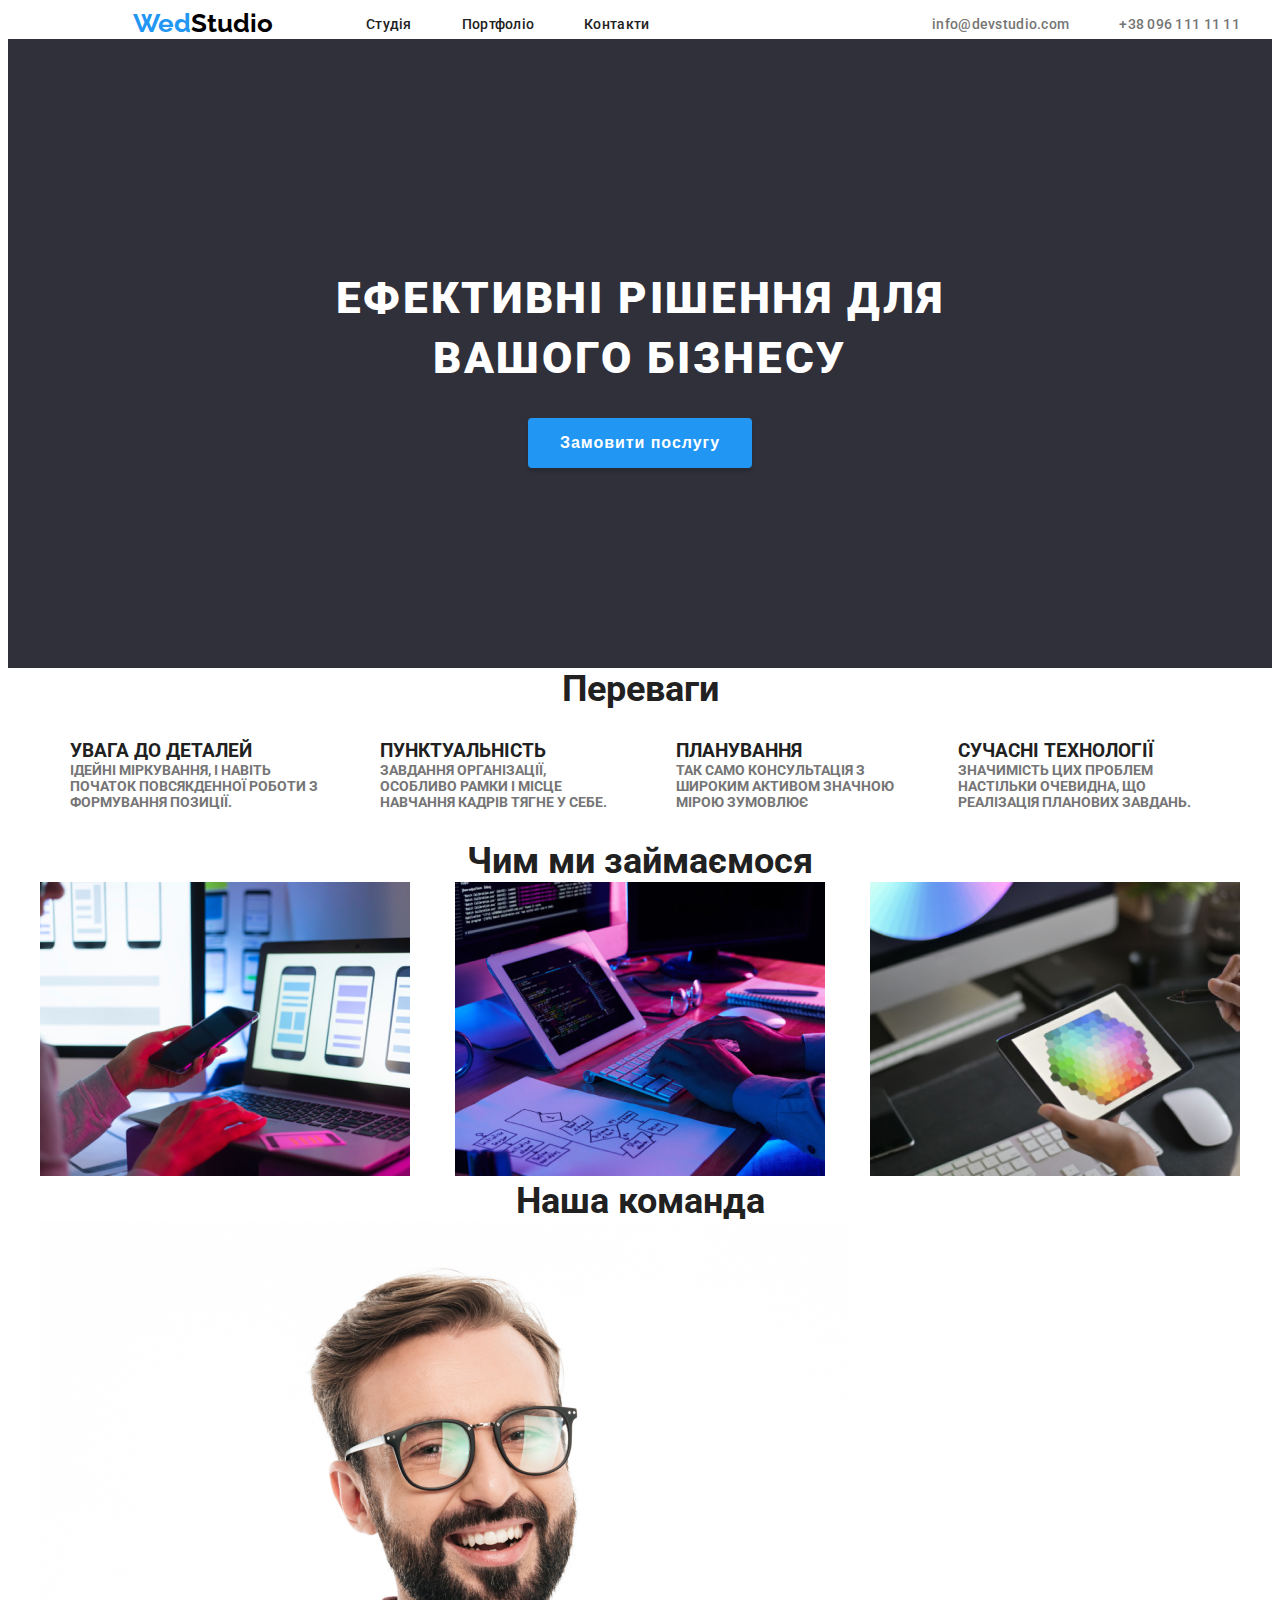
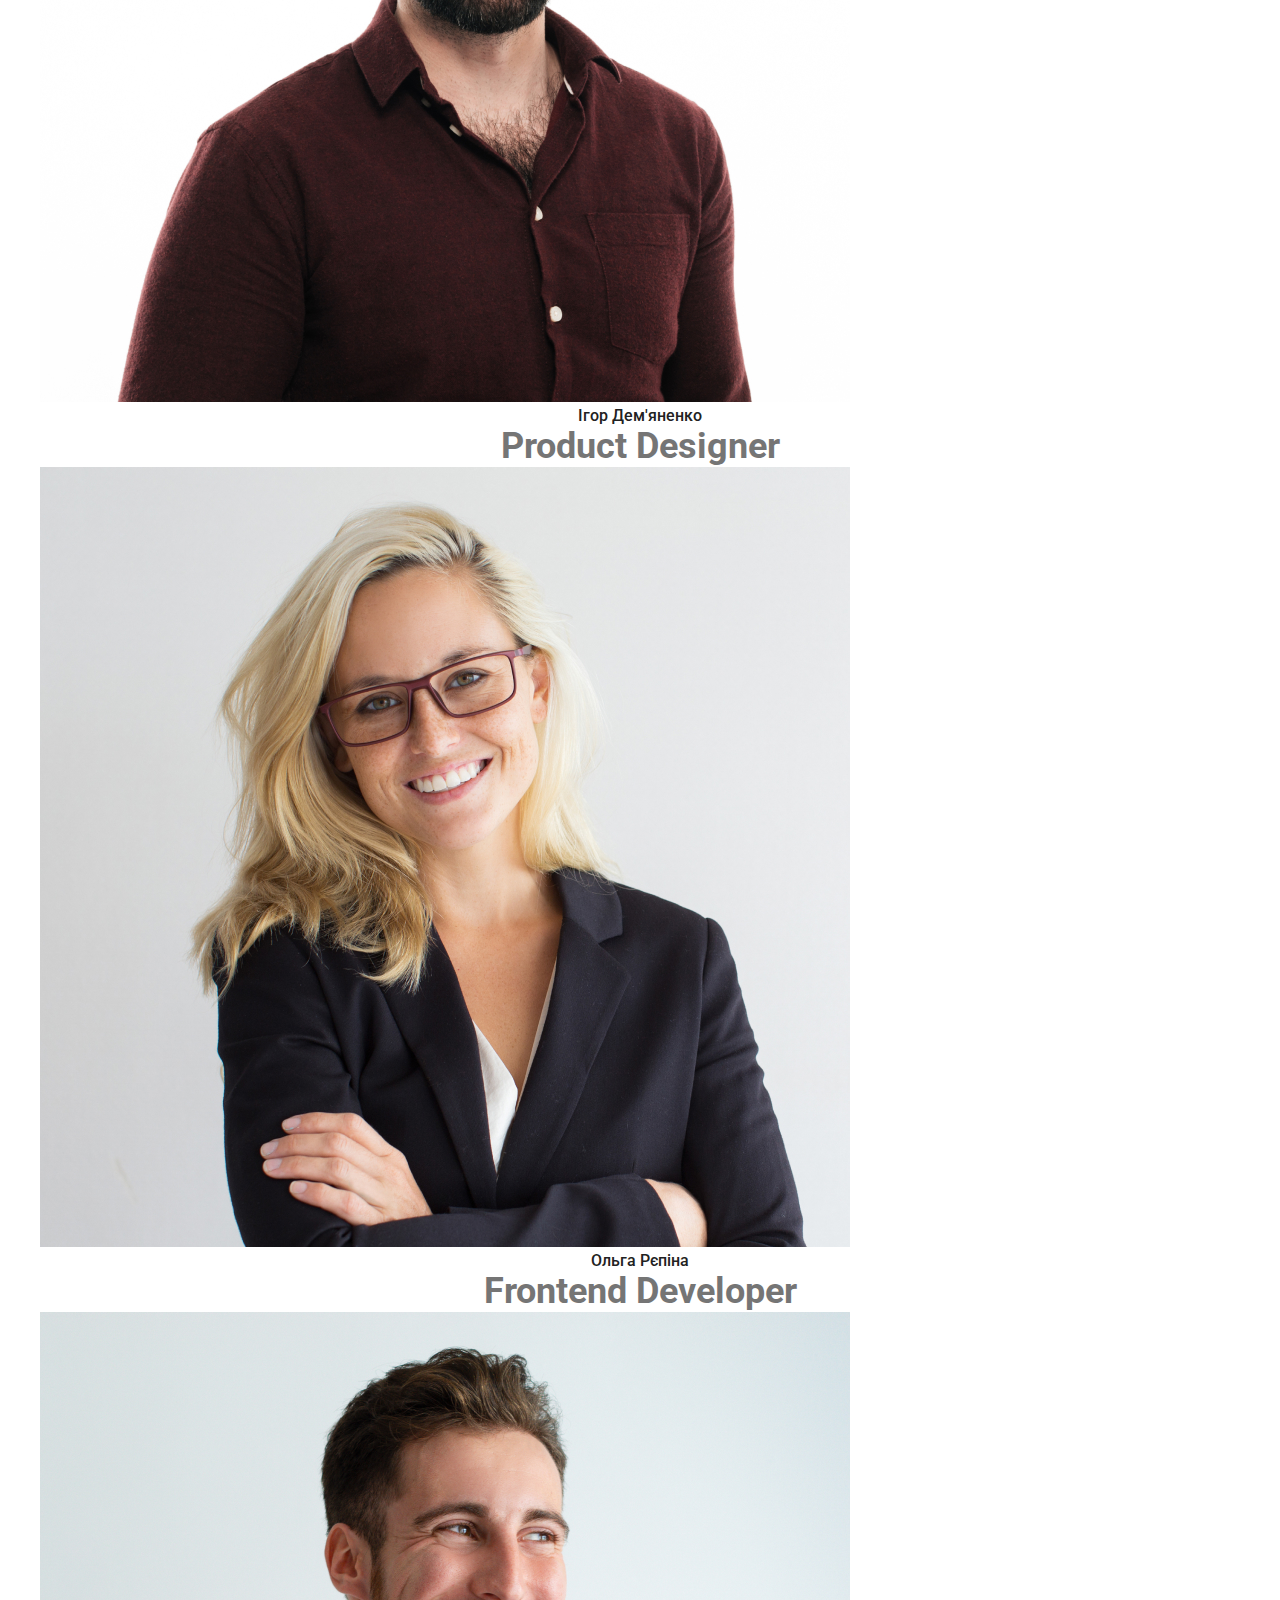
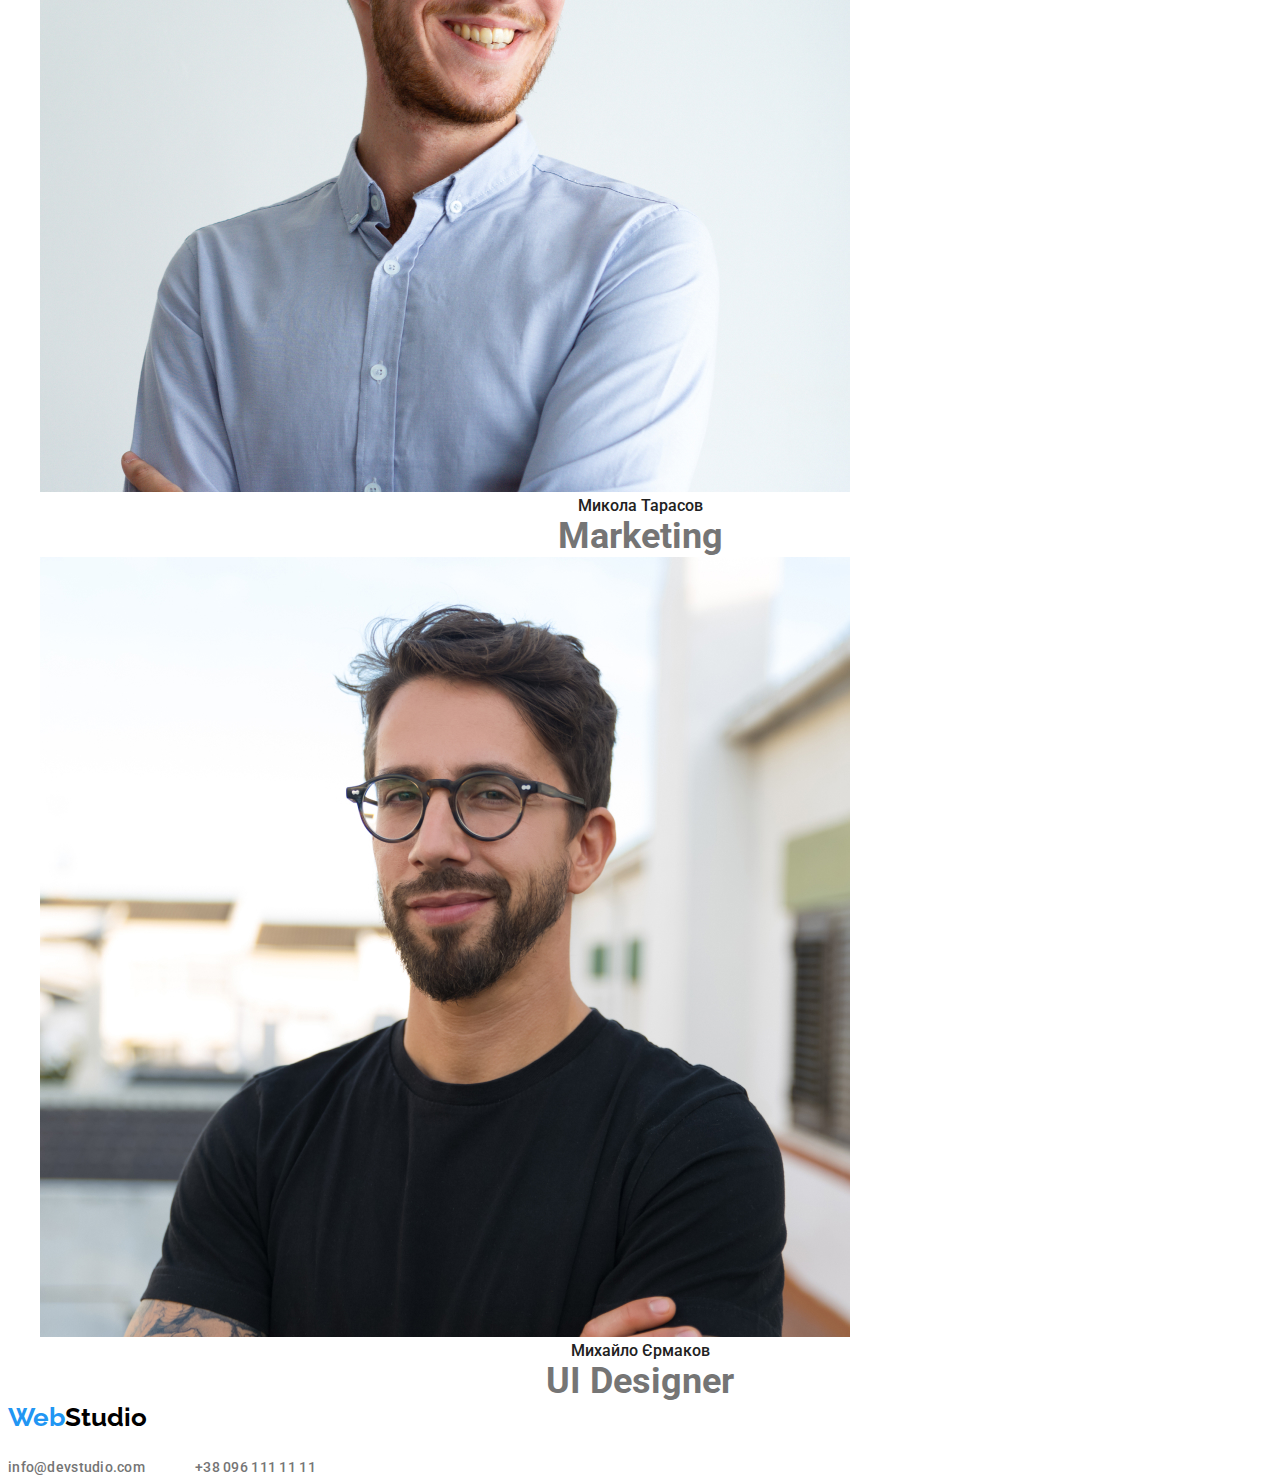
==== index.html @ 51995c3e "w.s" ====
<!DOCTYPE html>
<html lang="en">
<head>
    <meta charset="UTF-8">
    <meta http-equiv="X-UA-Compatible" content="IE=edge">
    <meta name="viewport" content="width=device-width, initial-scale=1.0">
    <title>WedStudio</title>
    <!-- <link rel="stylesheet" href="https://cdnjs.cloudflare.com/ajax/libs/reseter.css/2.0.0/reseter.min.css" integrity="sha512-gCJkkUMGTe73+FMwog6gIBCVJIMXRoc21l6/IPCuzxCex/1sxvO8ctb6Zd4/WWs2UMqmtnDrAdhJht5pEY0LXg==" crossorigin="anonymous" referrerpolicy="no-referrer" />
    <link rel="stylesheet" href="https://cdnjs.cloudflare.com/ajax/libs/reseter.css/2.0.0/reseter.min.css" integrity="sha512-gCJkkUMGTe73+FMwog6gIBCVJIMXRoc21l6/IPCuzxCex/1sxvO8ctb6Zd4/WWs2UMqmtnDrAdhJht5pEY0LXg==" crossorigin="anonymous" referrerpolicy="no-referrer" /> -->
<link rel="stylesheet" href="https://cdnjs.cloudflare.com/ajax/libs/modern-normalize/1.1.0/modern-normalize.min.css" integrity="sha512-wpPYUAdjBVSE4KJnH1VR1HeZfpl1ub8YT/NKx4PuQ5NmX2tKuGu6U/JRp5y+Y8XG2tV+wKQpNHVUX03MfMFn9Q==" crossorigin="anonymous" referrerpolicy="no-referrer" />
    <link rel="preconnect" href="https://fonts.googleapis.com">
    <link rel="preconnect" href="https://fonts.gstatic.com" crossorigin>
    <link href="https://fonts.googleapis.com/css2?family=Raleway:wght@700&family=Roboto:wght@400;500;700;900&display=swap"rel="stylesheet">
    <link rel="preconnect" href="https://fonts.googleapis.com">
    <link rel="preconnect" href="https://fonts.gstatic.com" crossorigin>
    <link href="https://fonts.googleapis.com/css2?family=Raleway:wght@700&family=Roboto:wght@400;500;700;900&display=swap"rel="stylesheet">
    
    <link rel="stylesheet" href="./style.css">
</head>
<body>    
    <!-- шапка сторінки -->
    <header>
        <div class="container header">
            <nav>
    <nav class="nav-list"><!-- логотип -->
        <a href="./" class="logo">Wed<span>Studio</a>
        <!-- Навігація по сайту -->
        <ul class="nav-list">
            <li class="nav-item">
                <a class="nav-link" href="">Студія</a>
            </li>
            <li class="nav-item">
                <a class="nav-link" href="./portfolio.html">Портфоліо</a>
            </li>
            <li class="nav-item">
                <a class="nav-link" href="">Контакти</a>
            </li>
        </ul></nav>
        <!-- Контакти -->
        <ul class="contacts-list">
        <li class="contacts-item">
            <a  href=""class="contacts-link">info@devstudio.com</a>
        </li>
        <li class="contacts-item">
            <a  href="" class="contacts-link">+38 096 111 11 11</a>
        </li>
        </ul>
    </nav>
        </div>
    </header>
    <main>
        <!-- секція герой -->
        <section class="section hero">
            <div  class="container">
            <h1>Ефективні рішення для вашого бізнесу </h2>
            <button class="hero-button" type="button">Замовити послугу</button>
        </section>
        </div>
        <!-- переваги -->
    <section class="section">
        <div class="container">
        <h2 class="section-title">Переваги</h2>
        <ul class="advantages">
            <li class="item">
                <h3 class="advantages-title">УВАГА ДО ДЕТАЛЕЙ</h3>
                <p class="text">Ідейні міркування, і навіть початок повсякденної роботи з формування позиції.</p>
            </li>
            <li class="item">
                <h3 class="advantages-title">ПУНКТУАЛЬНІСТЬ</h3>
                <p class="text">Завдання організації, особливо рамки і місце навчання кадрів тягне у себе.</p>
            </li>
            <li class="item">
                <h3 class="advantages-title">ПЛАНУВАННЯ</h3>
                <p class="text">Так само консультація з широким активом значною мірою зумовлює</p>
            </li>
            <li class="item">
                <h3 class="advantages-title">СУЧАСНІ ТЕХНОЛОГІЇ</h3>
                <p class="text">Значимість цих проблем настільки очевидна, що реалізація планових завдань.</p>
            </li>
        </ul></div>
    </section>
    <!-- /* Чим ми займаємось */ -->
    <section class="section">
        <div class="container">
        <h2 class="section-title">Чим ми займаємося</h2>
        <ul class="what-we-do">
            <li><img class="img-what-we-do" src="./1.jpg" alt="Приклади робіт"></li>
            <li><img class="img-what-we-do" src="./2.jpg" alt="Приклади робіт"></li>
            <li><img class="img-what-we-do" src="./3.jpg" alt="Приклади робіт"></li>
        </ul>
        </div>
    </section>
    <!-- наша команда -->
    <section>
        <h2 class="section-title">Наша команда</h2>
        <div class="container">          
             <ul> <li>
            <img src="./4.jpg" alt="Учасник команди">
            <h3 class="name">Ігор Дем'яненко</h3>
            <p class="job">Product Designer</p>
        </li>
        <li>
            <img  src="./5.jpg" alt="Учасник команди">
            <h3 class="name">Ольга Рєпіна</h3>
            <p class="job">Frontend Developer</p>
        </li>
        <li>
            <img src="./6.jpg" alt="Учасник команди">
            <h3 class="name">Микола Тарасов</h3>
            <p class="job">Marketing</p>
        </li>
        <li>

<img src="./7.jpg" alt="Учасник команди">
            <h3 class="name">Михайло Єрмаков</h3>
            <p class="job">UI Designer</p>
        </li>
    </ul></div>
    </section>
    </main>
    <footer class="section-footer">      
         <a href="./" class="logo">Web<span>Studio</a></li>
         <address> м. Київ, пр-т Лесі Українки, 26</address></li>
        <ul class="contacts-list">
            <li class="contacts-item">
                <a href="" class="contacts-link">info@devstudio.com</a>
            </li>
            <li class="contacts-item">
                <a href="" class="contacts-link">+38 096 111 11 11</a>
            </li>
        </ul>
    </footer>  
</body>
---- style.css ----
:root{
  --primary-text-color: #212121;
  --secondary-text-color: #757575;  
  --logo-color: #000000;
  --accent-color: #2196F3;
  --background-color: #FFFFFF;
  --hero-background: #2F303A;
}
html{
  box-sizing: border-box;
}
*,
*::before,
*::after{
  box-sizing: inherit;
}

body{
  color: var(--primary-text-color);
  background-color: var(--background-color);
  font-family: Roboto, sans-serif;
  font-style: normal;
  initial-letter: 0,03em;
}
a {
  text-decoration: none;
}
ul {
  list-style: none;
}

/* header */
.logo {
  font-family: 'Raleway', sans-serif;
  font-weight: 700;
  font-size: 26px;
  line-height: 31px;
  
  color: var(--accent-color);
}

.logo > span {
  color: var(--logo-color);
}


.nav-link,.contacts-link{
  font-weight: 500;
  font-size: 14px;
  line-height: 16px;
  letter-spacing: 0.02em;
}

.nav-link{
  color: var(--primary-text-color);

  padding-top: 32px;
  padding-bottom: 32px;
} 

.nav-link:hover,
.nav-link:focus,
.contacts-link:hover,
.contacts-link:focus{
 color: var(--accent-color);
}

.contacts-list{
  display: flex;
  margin-left: auto;
}



.contacts-link{
  color: var(--secondary-text-color);
} 

/* герой */
.hero{
background-color: var(--hero-background);
padding-top: 200px;
padding-bottom: 200px;
}

.hero .container{
  text-align: center;
}


h1{
  width: 696px;

  margin-right: auto;
  margin-left: auto;
  margin-bottom: 30px;

  font-weight: 900;
  font-size: 44px;
  line-height: 60px;
  letter-spacing: 0.06em;
  text-transform: uppercase;
  
  color: var(--background-color);
}

.hero-button{
justify-content: center;
align-items: center;

border: none;
border-radius: 4px;
box-shadow: 0px 4px 4px rgba(0, 0, 0, 0.15);
padding: 10px 32px;

  font-weight: 700;
  font-size: 16px;
  line-height: 30px;
  letter-spacing: 0.06em;
  text-align: center;
  
  color: var(--background-color);
  background-color: var(--accent-color);
}
/* переваги */
.advantages{
display: flex;
justify-content: space-between;
}


.advantages .item{
  width: 270;
  padding: 30px;
}

.advantages .title{
  font-weight: 700;
 
}

.advantages .title,
.advantages .text{
  font-weight: 700;
  font-size: 14px;
  line-height: 16px;
  text-transform: uppercase;
}

.text{
  font-weight: 400;
  font-size: 14px;
  line-height: 24px;

  color: var(--secondary-text-color);
}

.section-title{
  font-weight: 700;
  font-size: 36px;
  line-height: 42px;
  text-align: center;
}
/* Чим ми займаємось */
.what-we-do{
  display: flex;
  justify-content:space-between;


}
.img-what-we-do{
  width: 370px;
}

.name{
  font-weight: 500;
  font-size: 16px;
  line-height: 19px;
  text-align: center;
}

.job{
  text-align: center;
  font-weight: 700;
  font-size: 36px;
  line-height: 42px;
  text-align: center;

  color: var(--secondary-text-color);
}


/* футер */
.footer{ background-color: var(--hero-background);}
.footer .logo>span{color: var(--background-color);}

address{
 font-weight: 400;
font-size: 14px;
line-height: 24px;
color: var(--background-color);
}
.footer.contacts-link{
font-weight: 400;
font-size: 14px;
line-height: 24px;
color: rgba(255, 255, 255, 0.6);
}

.container header{ 
  display: flex;
  justify-content: center;
  align-items: center;

  padding-top: 24px;
  padding-bottom: 25px;

}
.header nav{
  display: flex;
  justify-content: center;
  align-items: center;
}
.header.nav{
  display: flex;
}
.contacts-list{
  display: flex;
margin-left: auto;
}
.nav-item:not(:first-child),
.contacts-item:not(:first-child)
{
  margin-left: 50px;
}

.nav-list{
  display: flex;
  margin-left: 93px;

}

ul,
p,
h2,
h3,
li{
  list-style: none;
  padding: 0;
  margin: 0;
}

.container{
  
  width: 1200px;
margin-left: 15px;
margin-right: 15px;
margin-left: auto;
margin-right: auto;

}
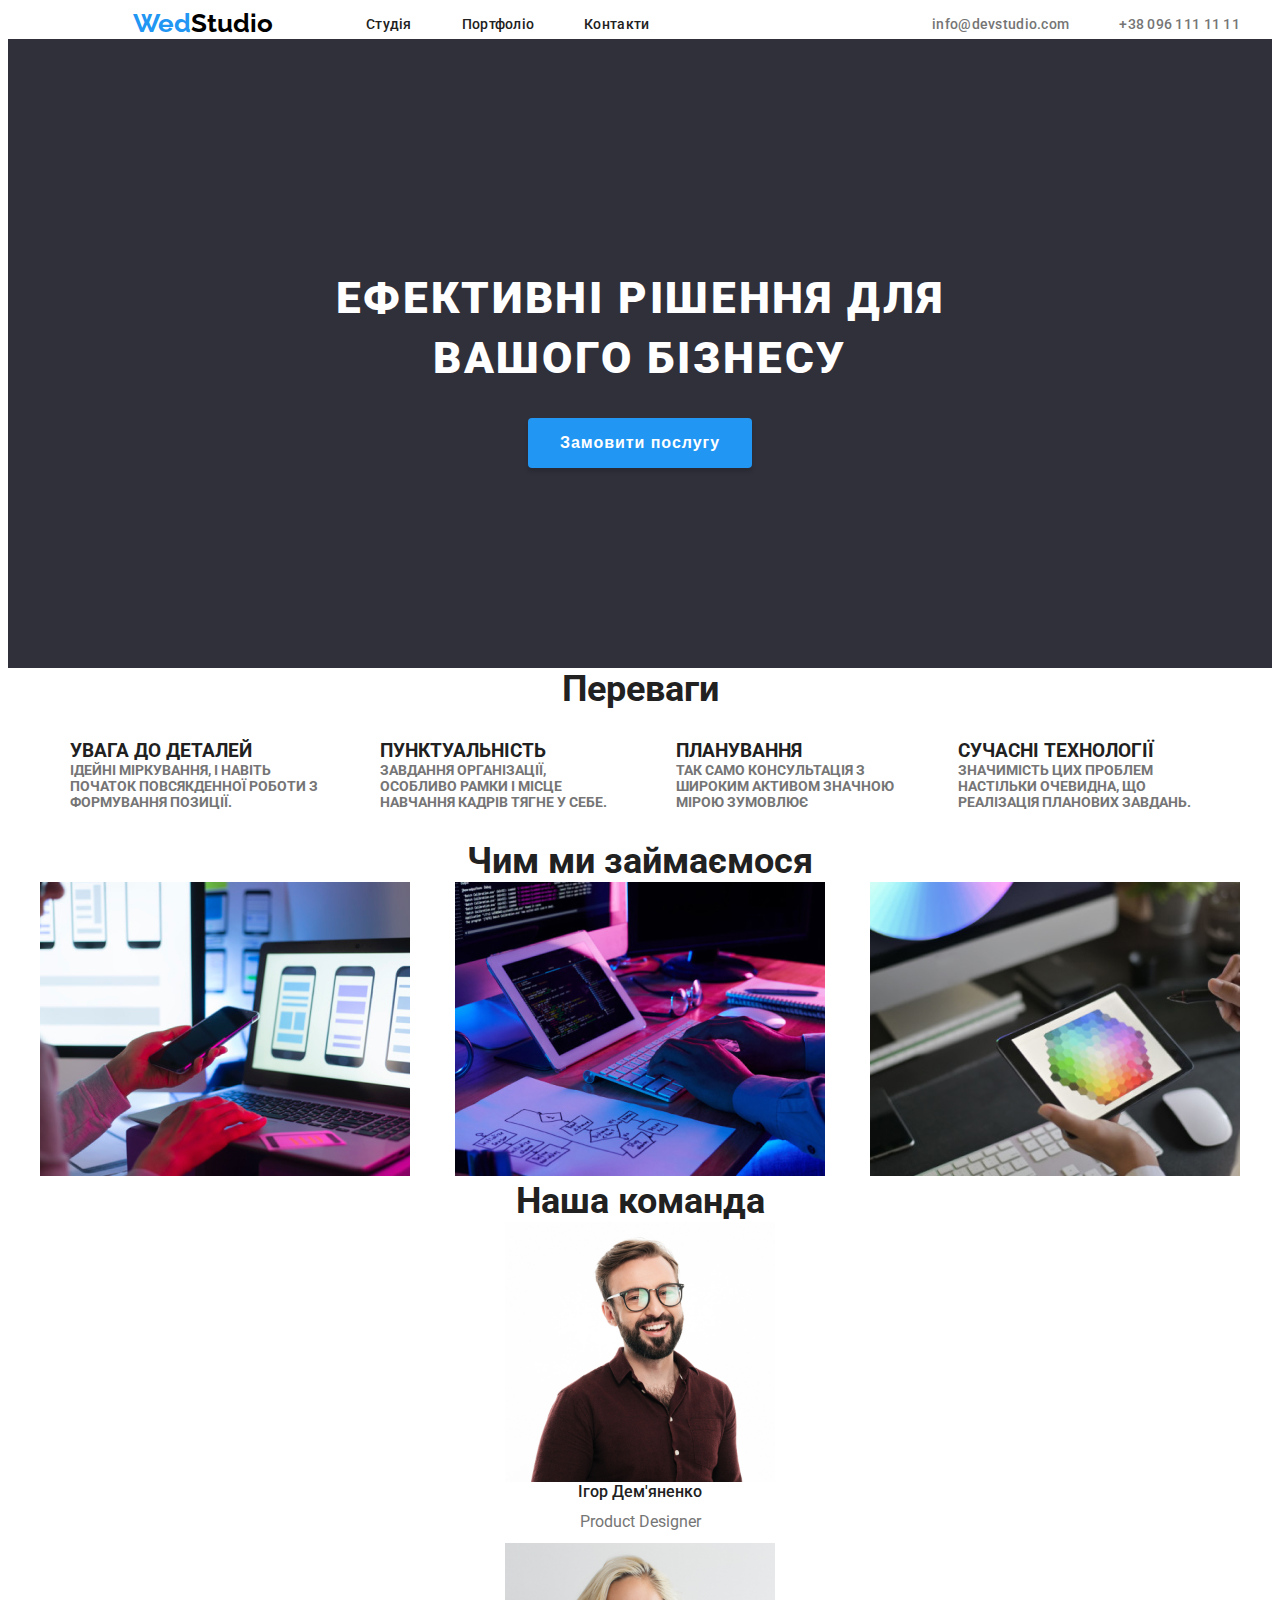
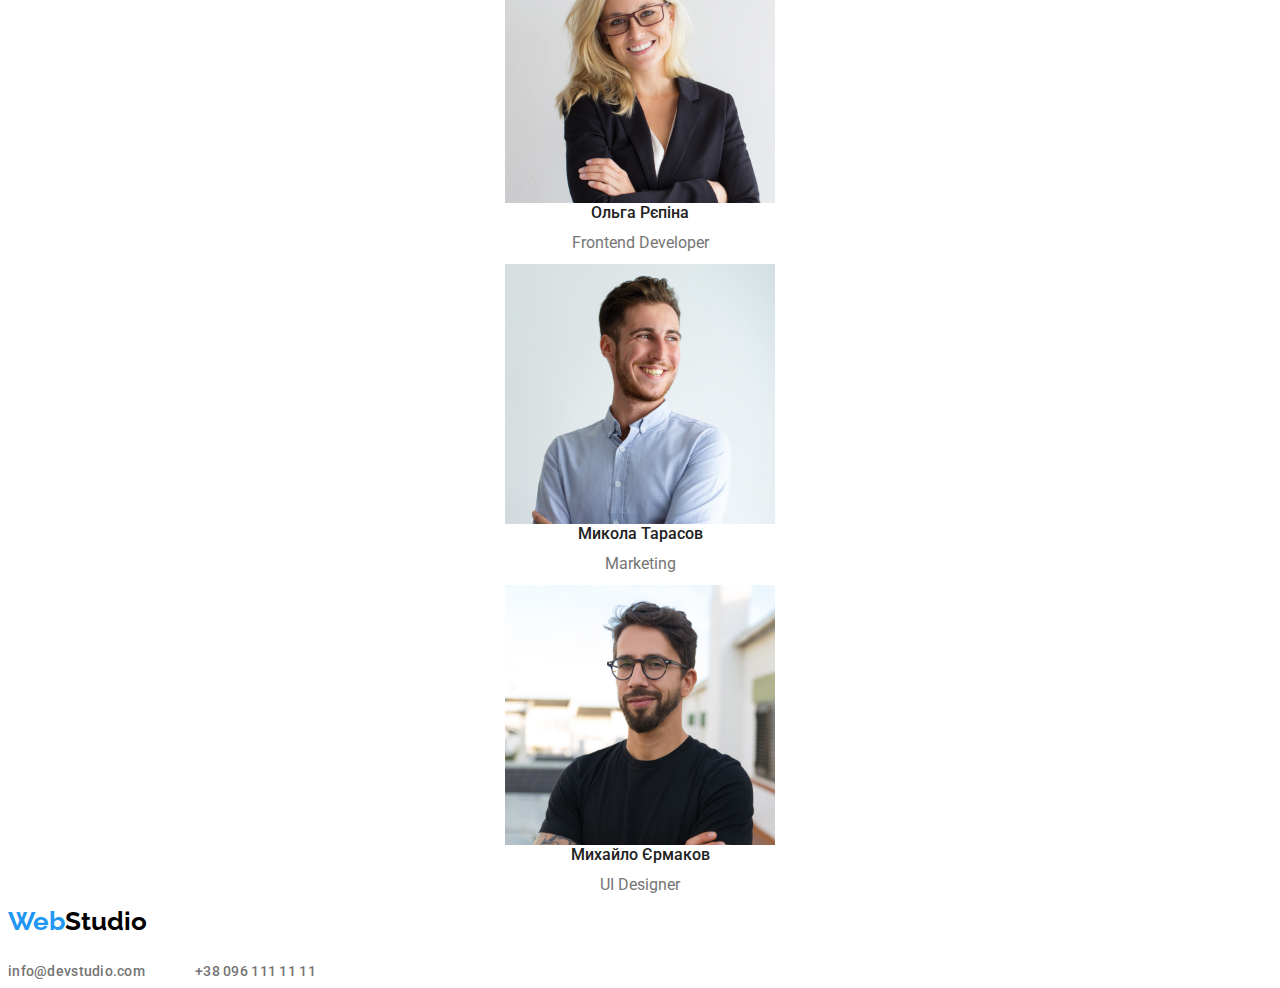
==== commit 6e0c001c: "h.w" ====
--- a/index.html
+++ b/index.html
@@ -96,23 +96,23 @@
         <h2 class="section-title">Наша команда</h2>
         <div class="container">          
              <ul> <li>
-            <img src="./4.jpg" alt="Учасник команди">
+            <img class="img" src="./4.jpg" alt="Учасник команди">
             <h3 class="name">Ігор Дем'яненко</h3>
             <p class="job">Product Designer</p>
         </li>
         <li>
-            <img  src="./5.jpg" alt="Учасник команди">
+            <img class="img" src="./5.jpg" alt="Учасник команди">
             <h3 class="name">Ольга Рєпіна</h3>
             <p class="job">Frontend Developer</p>
         </li>
         <li>
-            <img src="./6.jpg" alt="Учасник команди">
+            <img class="img"src="./6.jpg" alt="Учасник команди">
             <h3 class="name">Микола Тарасов</h3>
             <p class="job">Marketing</p>
         </li>
         <li>
 
-<img src="./7.jpg" alt="Учасник команди">
+<img class="img" src="./7.jpg" alt="Учасник команди">
             <h3 class="name">Михайло Єрмаков</h3>
             <p class="job">UI Designer</p>
         </li>
--- a/style.css
+++ b/style.css
@@ -171,20 +171,24 @@
 .img-what-we-do{
   width: 370px;
 }
-
+/* наша команда */
 .name{
   font-weight: 500;
   font-size: 16px;
   line-height: 19px;
   text-align: center;
+  display: flex;
+  justify-content: center;
 }
 
 .job{
   text-align: center;
-  font-weight: 700;
-  font-size: 36px;
+  font-weight: 400;
+  font-size: 16px;
   line-height: 42px;
   text-align: center;
+  display: flex;
+  justify-content: center;
 
   color: var(--secondary-text-color);
 }
@@ -258,4 +262,11 @@
 margin-left: auto;
 margin-right: auto;
 
-}+}
+.img{
+  width: 270px; ;
+  display: flex;
+  margin-left: 15px;
+  margin-right: 15px;
+  margin-left: auto;
+  margin-right: auto;}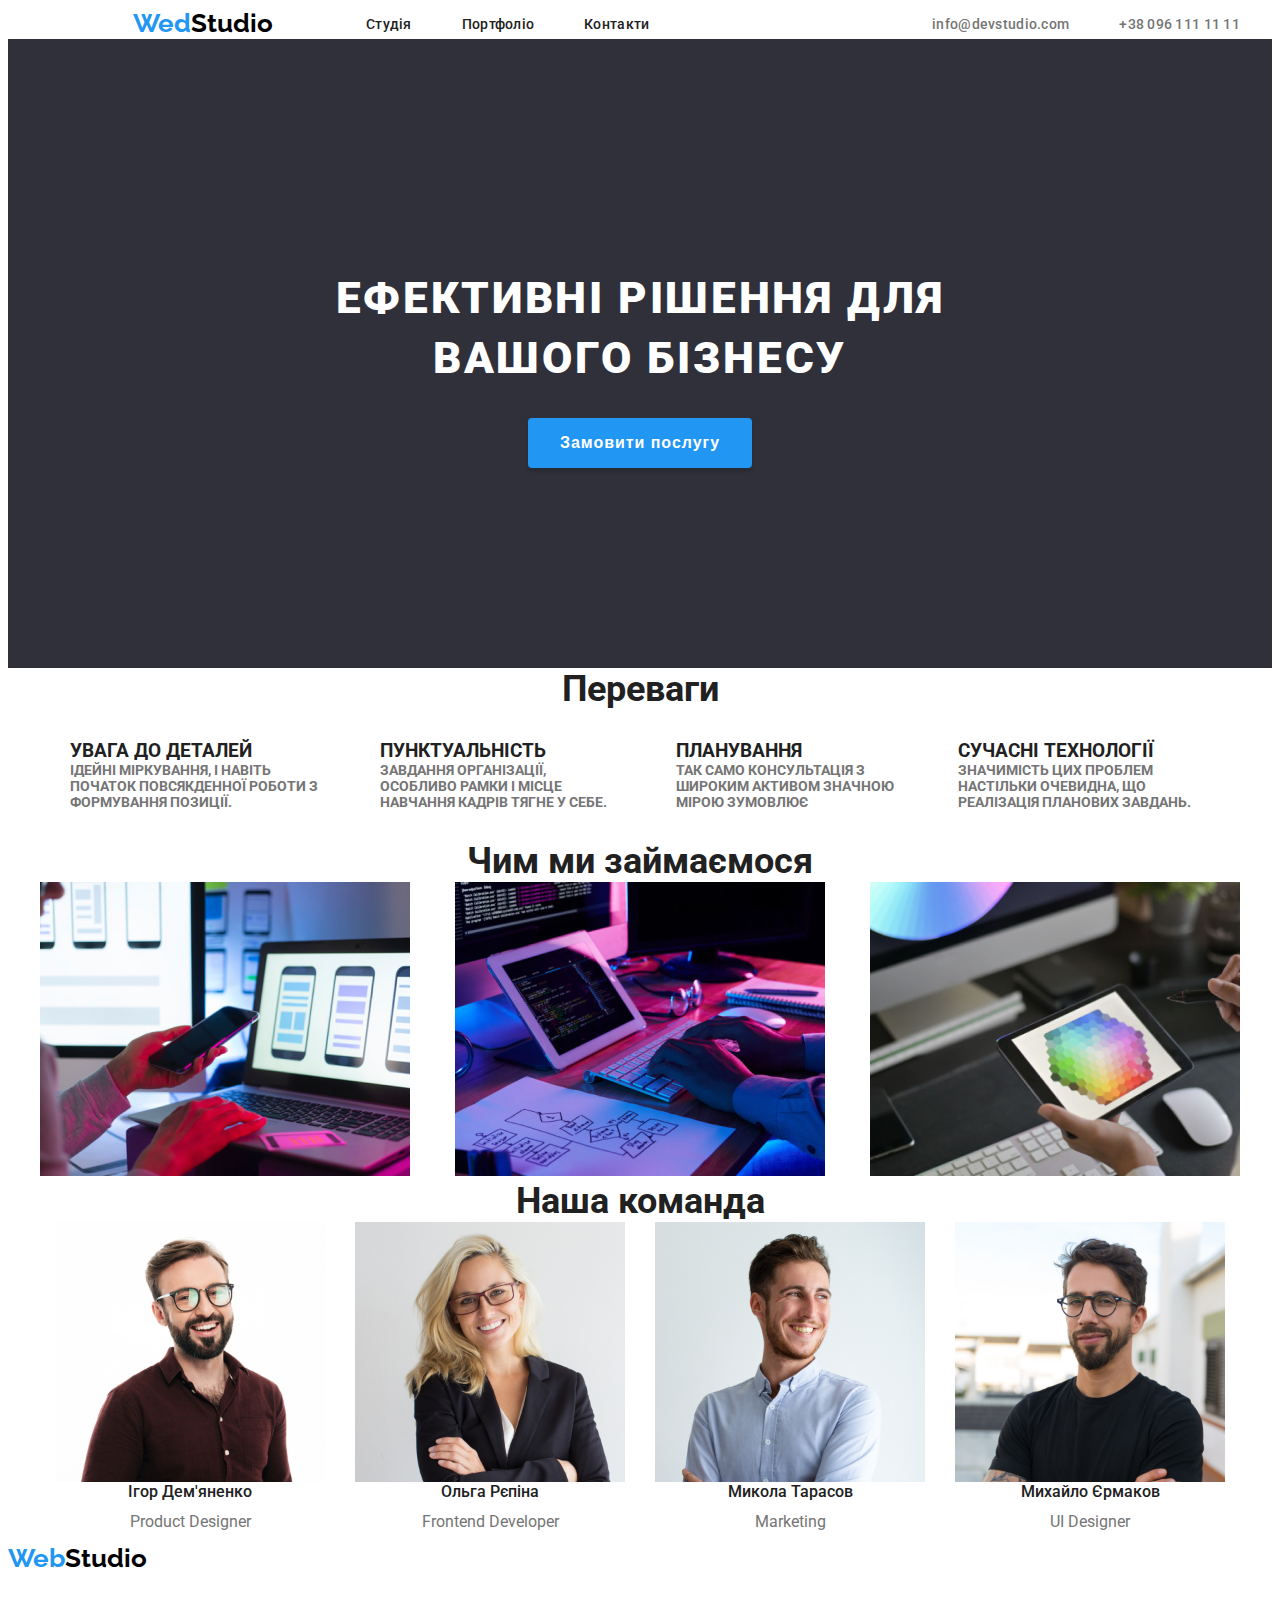
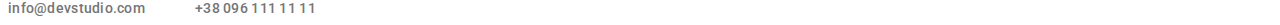
==== commit 40109ddd: "д.з" ====
--- a/index.html
+++ b/index.html
@@ -85,34 +85,35 @@
         <div class="container">
         <h2 class="section-title">Чим ми займаємося</h2>
         <ul class="what-we-do">
-            <li><img class="img-what-we-do" src="./1.jpg" alt="Приклади робіт"></li>
-            <li><img class="img-what-we-do" src="./2.jpg" alt="Приклади робіт"></li>
-            <li><img class="img-what-we-do" src="./3.jpg" alt="Приклади робіт"></li>
+            <li><img class="img-what-we-do" src="./w.s.images/1.jpg" alt="Приклади робіт"></li>
+            <li><img class="img-what-we-do" src="./w.s.images/2.jpg" alt="Приклади робіт"></li>
+            <li><img class="img-what-we-do" src="./w.s.images/3.jpg" alt="Приклади робіт"></li>
         </ul>
         </div>
     </section>
     <!-- наша команда -->
     <section>
+    
         <h2 class="section-title">Наша команда</h2>
         <div class="container">          
-             <ul> <li>
-            <img class="img" src="./4.jpg" alt="Учасник команди">
+             <ul class="team-list" > <li>
+            <img class="img" src="./w.s.images/4.jpg" alt="Учасник команди">
             <h3 class="name">Ігор Дем'яненко</h3>
             <p class="job">Product Designer</p>
         </li>
         <li>
-            <img class="img" src="./5.jpg" alt="Учасник команди">
+            <img class="img" src="./w.s.images/5.jpg" alt="Учасник команди">
             <h3 class="name">Ольга Рєпіна</h3>
             <p class="job">Frontend Developer</p>
         </li>
         <li>
-            <img class="img"src="./6.jpg" alt="Учасник команди">
+            <img class="img" src="./w.s.images/6.jpg" alt="Учасник команди">
             <h3 class="name">Микола Тарасов</h3>
             <p class="job">Marketing</p>
         </li>
         <li>
 
-<img class="img" src="./7.jpg" alt="Учасник команди">
+<img class="img" src="./w.s.images/7.jpg" alt="Учасник команди">
             <h3 class="name">Михайло Єрмаков</h3>
             <p class="job">UI Designer</p>
         </li>
--- a/style.css
+++ b/style.css
@@ -1,272 +1,278 @@
 :root{
-  --primary-text-color: #212121;
-  --secondary-text-color: #757575;  
-  --logo-color: #000000;
-  --accent-color: #2196F3;
-  --background-color: #FFFFFF;
-  --hero-background: #2F303A;
-}
-html{
-  box-sizing: border-box;
-}
-*,
-*::before,
-*::after{
-  box-sizing: inherit;
-}
-
-body{
-  color: var(--primary-text-color);
-  background-color: var(--background-color);
-  font-family: Roboto, sans-serif;
-  font-style: normal;
-  initial-letter: 0,03em;
-}
-a {
-  text-decoration: none;
-}
-ul {
-  list-style: none;
-}
-
-/* header */
-.logo {
-  font-family: 'Raleway', sans-serif;
-  font-weight: 700;
-  font-size: 26px;
-  line-height: 31px;
-  
-  color: var(--accent-color);
-}
-
-.logo > span {
-  color: var(--logo-color);
-}
-
-
-.nav-link,.contacts-link{
-  font-weight: 500;
+    --primary-text-color: #212121;
+    --secondary-text-color: #757575;  
+    --logo-color: #000000;
+    --accent-color: #2196F3;
+    --background-color: #FFFFFF;
+    --hero-background: #2F303A;
+  }
+  html{
+    box-sizing: border-box;
+  }
+  *,
+  *::before,
+  *::after{
+    box-sizing: inherit;
+  }
+  
+  body{
+    color: var(--primary-text-color);
+    background-color: var(--background-color);
+    font-family: Roboto, sans-serif;
+    font-style: normal;
+    initial-letter: 0,03em;
+  }
+  a {
+    text-decoration: none;
+  }
+  ul {
+    list-style: none;
+  }
+  
+  /* header */
+  .logo {
+    font-family: 'Raleway', sans-serif;
+    font-weight: 700;
+    font-size: 26px;
+    line-height: 31px;
+    
+    color: var(--accent-color);
+  }
+  
+  .logo > span {
+    color: var(--logo-color);
+  }
+  
+  
+  .nav-link,.contacts-link{
+    font-weight: 500;
+    font-size: 14px;
+    line-height: 16px;
+    letter-spacing: 0.02em;
+  }
+  
+  .nav-link{
+    color: var(--primary-text-color);
+  
+    padding-top: 32px;
+    padding-bottom: 32px;
+  } 
+  
+  .nav-link:hover,
+  .nav-link:focus,
+  .contacts-link:hover,
+  .contacts-link:focus{
+   color: var(--accent-color);
+  }
+  
+  .contacts-list{
+    display: flex;
+    margin-left: auto;
+  }
+  
+  
+  
+  .contacts-link{
+    color: var(--secondary-text-color);
+  } 
+  
+  /* герой */
+  .hero{
+  background-color: var(--hero-background);
+  padding-top: 200px;
+  padding-bottom: 200px;
+  }
+  
+  .hero .container{
+    text-align: center;
+  }
+  
+  
+  h1{
+    width: 696px;
+  
+    margin-right: auto;
+    margin-left: auto;
+    margin-bottom: 30px;
+  
+    font-weight: 900;
+    font-size: 44px;
+    line-height: 60px;
+    letter-spacing: 0.06em;
+    text-transform: uppercase;
+    
+    color: var(--background-color);
+  }
+  
+  .hero-button{
+  justify-content: center;
+  align-items: center;
+  
+  border: none;
+  border-radius: 4px;
+  box-shadow: 0px 4px 4px rgba(0, 0, 0, 0.15);
+  padding: 10px 32px;
+  
+    font-weight: 700;
+    font-size: 16px;
+    line-height: 30px;
+    letter-spacing: 0.06em;
+    text-align: center;
+    
+    color: var(--background-color);
+    background-color: var(--accent-color);
+  }
+  /* переваги */
+  .advantages{
+  display: flex;
+  justify-content: space-between;
+  }
+  
+  
+  .advantages .item{
+    width: 270;
+    padding: 30px;
+  }
+  
+  .advantages .title{
+    font-weight: 700;
+   
+  }
+  
+  .advantages .title,
+  .advantages .text{
+    font-weight: 700;
+    font-size: 14px;
+    line-height: 16px;
+    text-transform: uppercase;
+  }
+  
+  .text{
+    font-weight: 400;
+    font-size: 14px;
+    line-height: 24px;
+  
+    color: var(--secondary-text-color);
+  }
+  
+  .section-title{
+    font-weight: 700;
+    font-size: 36px;
+    line-height: 42px;
+    text-align: center;
+  }
+  /* Чим ми займаємось */
+  .what-we-do{
+    display: flex;
+    justify-content:space-between;
+  }
+  .img-what-we-do{
+    width: 370px;
+  }
+  /* наша команда */
+  .team-list{
+    display: flex;
+    justify-content: space-around;
+  }
+  
+  
+  .name{
+    font-weight: 500;
+    font-size: 16px;
+    line-height: 19px;
+    text-align: center;
+    display: flex;
+    justify-content: center;
+  }
+  
+  .job{
+    text-align: center;
+    font-weight: 400;
+    font-size: 16px;
+    line-height: 42px;
+    text-align: center;
+    display: flex;
+    justify-content: center;
+  
+    color: var(--secondary-text-color);
+  }
+  
+  
+  /* футер */
+  .footer{ background-color: var(--hero-background);}
+  .footer .logo>span{color: var(--background-color);}
+  
+  address{
+   font-weight: 400;
   font-size: 14px;
-  line-height: 16px;
-  letter-spacing: 0.02em;
-}
-
-.nav-link{
-  color: var(--primary-text-color);
-
-  padding-top: 32px;
-  padding-bottom: 32px;
-} 
-
-.nav-link:hover,
-.nav-link:focus,
-.contacts-link:hover,
-.contacts-link:focus{
- color: var(--accent-color);
-}
-
-.contacts-list{
-  display: flex;
-  margin-left: auto;
-}
-
-
-
-.contacts-link{
-  color: var(--secondary-text-color);
-} 
-
-/* герой */
-.hero{
-background-color: var(--hero-background);
-padding-top: 200px;
-padding-bottom: 200px;
-}
-
-.hero .container{
-  text-align: center;
-}
-
-
-h1{
-  width: 696px;
-
-  margin-right: auto;
-  margin-left: auto;
-  margin-bottom: 30px;
-
-  font-weight: 900;
-  font-size: 44px;
-  line-height: 60px;
-  letter-spacing: 0.06em;
-  text-transform: uppercase;
-  
+  line-height: 24px;
   color: var(--background-color);
-}
-
-.hero-button{
-justify-content: center;
-align-items: center;
-
-border: none;
-border-radius: 4px;
-box-shadow: 0px 4px 4px rgba(0, 0, 0, 0.15);
-padding: 10px 32px;
-
-  font-weight: 700;
-  font-size: 16px;
-  line-height: 30px;
-  letter-spacing: 0.06em;
-  text-align: center;
-  
-  color: var(--background-color);
-  background-color: var(--accent-color);
-}
-/* переваги */
-.advantages{
-display: flex;
-justify-content: space-between;
-}
-
-
-.advantages .item{
-  width: 270;
-  padding: 30px;
-}
-
-.advantages .title{
-  font-weight: 700;
- 
-}
-
-.advantages .title,
-.advantages .text{
-  font-weight: 700;
-  font-size: 14px;
-  line-height: 16px;
-  text-transform: uppercase;
-}
-
-.text{
+  }
+  .footer.contacts-link{
   font-weight: 400;
   font-size: 14px;
   line-height: 24px;
-
-  color: var(--secondary-text-color);
-}
-
-.section-title{
-  font-weight: 700;
-  font-size: 36px;
-  line-height: 42px;
-  text-align: center;
-}
-/* Чим ми займаємось */
-.what-we-do{
-  display: flex;
-  justify-content:space-between;
-
-
-}
-.img-what-we-do{
-  width: 370px;
-}
-/* наша команда */
-.name{
-  font-weight: 500;
-  font-size: 16px;
-  line-height: 19px;
-  text-align: center;
-  display: flex;
-  justify-content: center;
-}
-
-.job{
-  text-align: center;
-  font-weight: 400;
-  font-size: 16px;
-  line-height: 42px;
-  text-align: center;
-  display: flex;
-  justify-content: center;
-
-  color: var(--secondary-text-color);
-}
-
-
-/* футер */
-.footer{ background-color: var(--hero-background);}
-.footer .logo>span{color: var(--background-color);}
-
-address{
- font-weight: 400;
-font-size: 14px;
-line-height: 24px;
-color: var(--background-color);
-}
-.footer.contacts-link{
-font-weight: 400;
-font-size: 14px;
-line-height: 24px;
-color: rgba(255, 255, 255, 0.6);
-}
-
-.container header{ 
-  display: flex;
-  justify-content: center;
-  align-items: center;
-
-  padding-top: 24px;
-  padding-bottom: 25px;
-
-}
-.header nav{
-  display: flex;
-  justify-content: center;
-  align-items: center;
-}
-.header.nav{
-  display: flex;
-}
-.contacts-list{
-  display: flex;
-margin-left: auto;
-}
-.nav-item:not(:first-child),
-.contacts-item:not(:first-child)
-{
-  margin-left: 50px;
-}
-
-.nav-list{
-  display: flex;
-  margin-left: 93px;
-
-}
-
-ul,
-p,
-h2,
-h3,
-li{
-  list-style: none;
-  padding: 0;
-  margin: 0;
-}
-
-.container{
-  
-  width: 1200px;
-margin-left: 15px;
-margin-right: 15px;
-margin-left: auto;
-margin-right: auto;
-
-}
-.img{
-  width: 270px; ;
-  display: flex;
+  color: rgba(255, 255, 255, 0.6);
+  }
+  
+  .container header{ 
+    display: flex;
+    justify-content: center;
+    align-items: center;
+  
+    padding-top: 24px;
+    padding-bottom: 25px;
+  
+  }
+  .header nav{
+    display: flex;
+    justify-content: center;
+    align-items: center;
+  }
+  .header.nav{
+    display: flex;
+  }
+  .contacts-list{
+    display: flex;
+  margin-left: auto;
+  }
+  .nav-item:not(:first-child),
+  .contacts-item:not(:first-child)
+  {
+    margin-left: 50px;
+  }
+  
+  .nav-list{
+    display: flex;
+    margin-left: 93px;
+  
+  }
+  
+  ul,
+  p,
+  h2,
+  h3,
+  li{
+    list-style: none;
+    padding: 0;
+    margin: 0;
+  }
+  
+  .container{
+    
+    width: 1200px;
   margin-left: 15px;
   margin-right: 15px;
   margin-left: auto;
-  margin-right: auto;}+  margin-right: auto;
+  flex-direction: row-reverse;
+  justify-content: center;
+  }
+  .img{
+    width: 270px; ;
+    display: flex;
+    margin-left: 15px;
+    margin-right: 15px;
+    margin-left: auto;
+    margin-right: auto;
+  }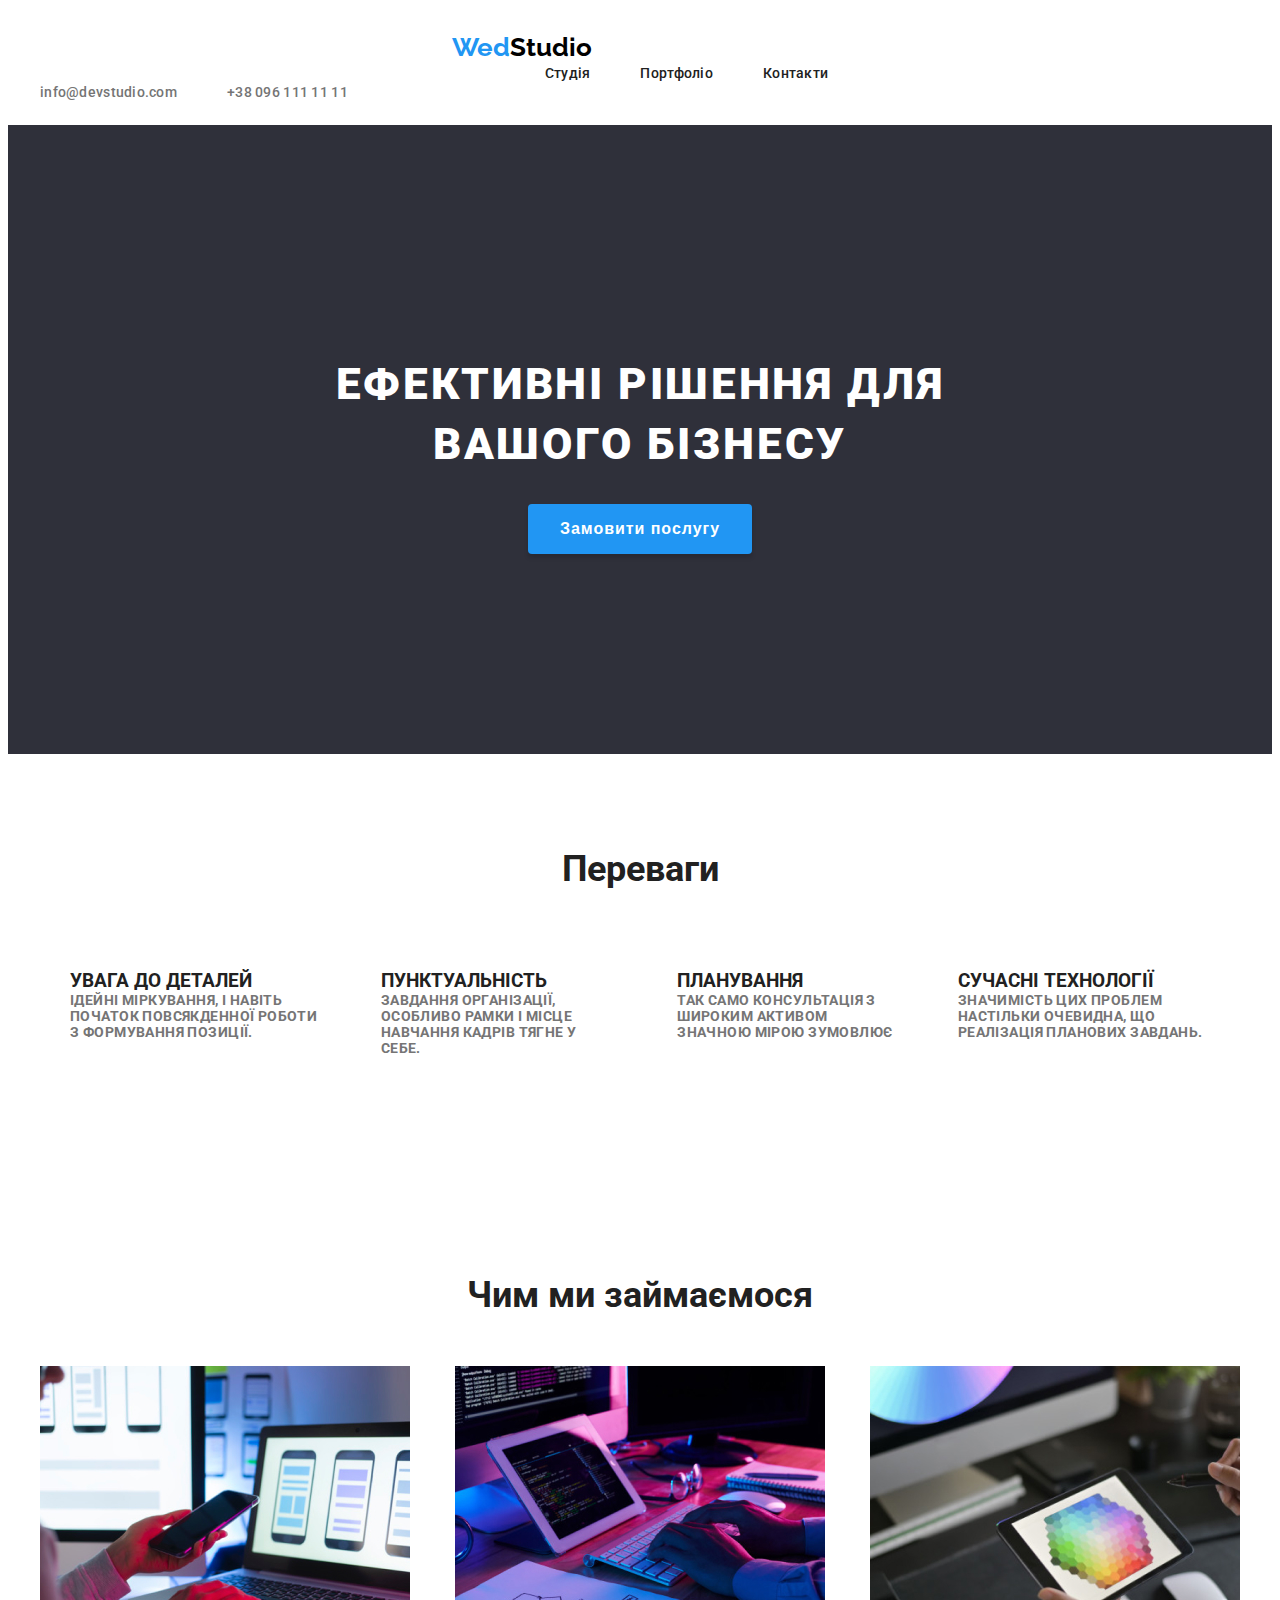
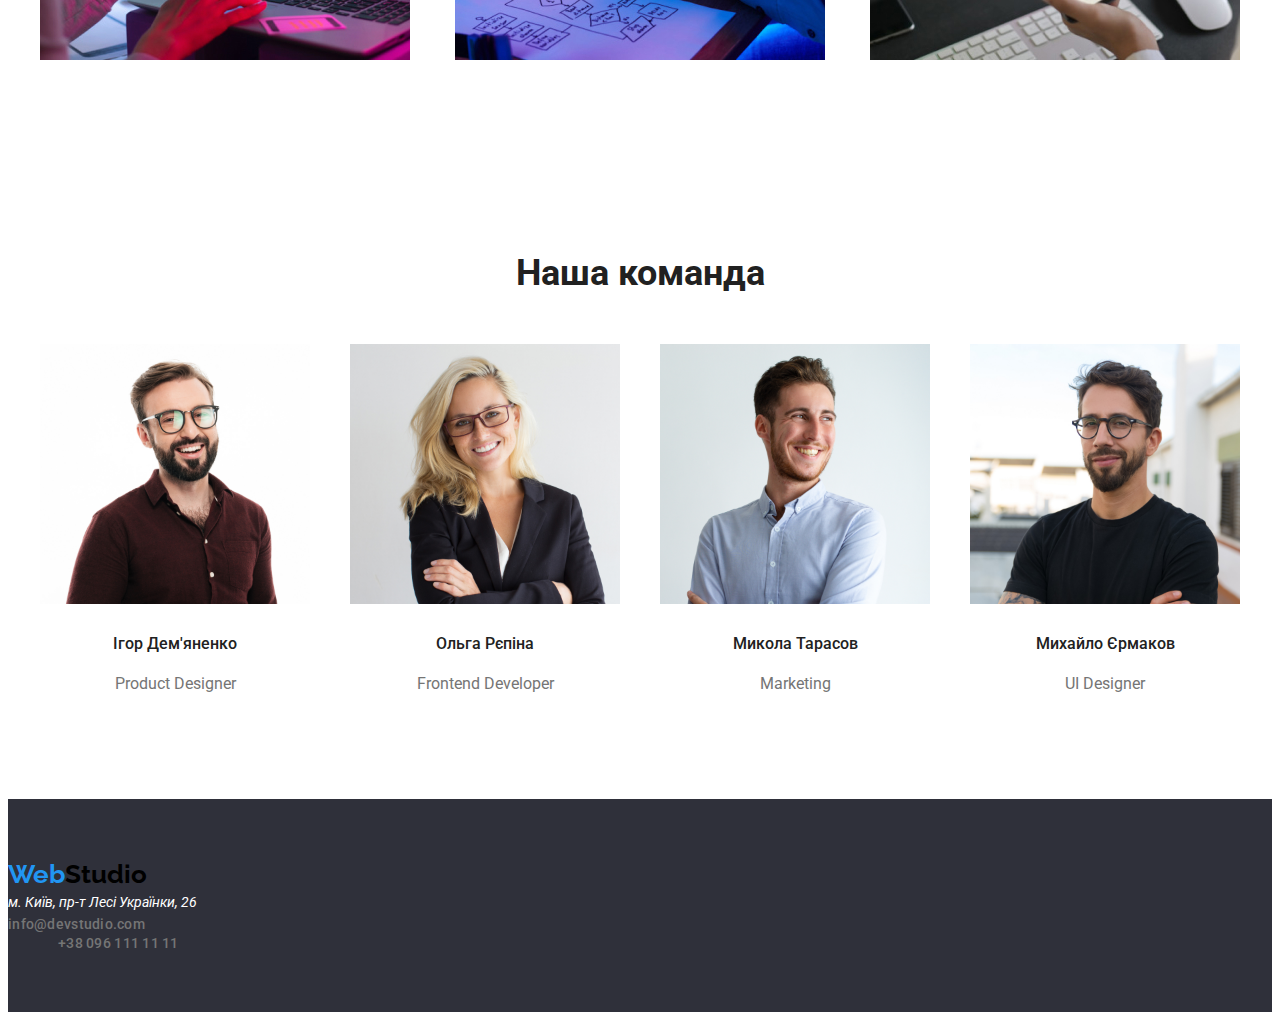
==== commit f426df4b: "`" ====
--- a/index.html
+++ b/index.html
@@ -23,7 +23,7 @@
     <header>
         <div class="container header">
             <nav>
-    <nav class="nav-list"><!-- логотип -->
+    <div class="nav"><!-- логотип -->
         <a href="./" class="logo">Wed<span>Studio</a>
         <!-- Навігація по сайту -->
         <ul class="nav-list">
@@ -46,7 +46,7 @@
             <a  href="" class="contacts-link">+38 096 111 11 11</a>
         </li>
         </ul>
-    </nav>
+    </div>
         </div>
     </header>
     <main>
@@ -92,26 +92,25 @@
         </div>
     </section>
     <!-- наша команда -->
-    <section>
-    
-        <h2 class="section-title">Наша команда</h2>
-        <div class="container">          
+    <section class="section">
+        <div class="container">      
+        <h2 class="section-title">Наша команда</h2>    
              <ul class="team-list" > <li>
             <img class="img" src="./w.s.images/4.jpg" alt="Учасник команди">
             <h3 class="name">Ігор Дем'яненко</h3>
             <p class="job">Product Designer</p>
         </li>
-        <li>
+        <li class="border">
             <img class="img" src="./w.s.images/5.jpg" alt="Учасник команди">
             <h3 class="name">Ольга Рєпіна</h3>
             <p class="job">Frontend Developer</p>
         </li>
-        <li>
+        <li class="border">
             <img class="img" src="./w.s.images/6.jpg" alt="Учасник команди">
             <h3 class="name">Микола Тарасов</h3>
             <p class="job">Marketing</p>
         </li>
-        <li>
+        <li class="border">
 
 <img class="img" src="./w.s.images/7.jpg" alt="Учасник команди">
             <h3 class="name">Михайло Єрмаков</h3>
--- a/style.css
+++ b/style.css
@@ -29,6 +29,11 @@
     list-style: none;
   }
   
+.section{
+  padding-top: 94px;
+  padding-bottom: 94px;
+}
+
   /* header */
   .logo {
     font-family: 'Raleway', sans-serif;
@@ -136,7 +141,7 @@
   
   .advantages .title{
     font-weight: 700;
-   
+   margin-bottom: 10px;
   }
   
   .advantages .title,
@@ -151,7 +156,12 @@
     font-weight: 400;
     font-size: 14px;
     line-height: 24px;
-  
+    text-transform: uppercase;
+    font-weight: 400; font-size: 14px;
+    line-height: 24px; 
+    letter-spacing: 0.03em;
+   color: #757575;
+    
     color: var(--secondary-text-color);
   }
   
@@ -160,6 +170,7 @@
     font-size: 36px;
     line-height: 42px;
     text-align: center;
+    margin-bottom: 50px;
   }
   /* Чим ми займаємось */
   .what-we-do{
@@ -172,17 +183,21 @@
   /* наша команда */
   .team-list{
     display: flex;
-    justify-content: space-around;
-  }
-  
-  
+    justify-content: space-between;
+    
+  }
+  
+  .border{
+box-shadow: 0px 1px 3px rgba(0, 0, 0, 0.12), 0px 1px 1px rgba(0, 0, 0, 0.14),0px 2px 1px rgba(O, 0, 0, 0.2);
+border-radius: 0px 0px 4px
+4px;
+  }
   .name{
     font-weight: 500;
     font-size: 16px;
     line-height: 19px;
     text-align: center;
-    display: flex;
-    justify-content: center;
+   margin-bottom: 10px;
   }
   
   .job{
@@ -199,6 +214,15 @@
   
   
   /* футер */
+  .section-footer{
+    padding-bottom: 60px;
+    padding-top: 60px;
+    background-color: #2F303A;
+    
+  }
+  .section-footer .contacts-list{
+    display: block;
+  }
   .footer{ background-color: var(--hero-background);}
   .footer .logo>span{color: var(--background-color);}
   
@@ -224,7 +248,14 @@
     padding-bottom: 25px;
   
   }
+header{
+  padding-top: 24px;
+  padding-bottom: 24px;
+}
+
+
   .header nav{
+
     display: flex;
     justify-content: center;
     align-items: center;
@@ -271,8 +302,6 @@
   .img{
     width: 270px; ;
     display: flex;
-    margin-left: 15px;
-    margin-right: 15px;
-    margin-left: auto;
-    margin-right: auto;
+    margin-bottom: 30px;
+
   }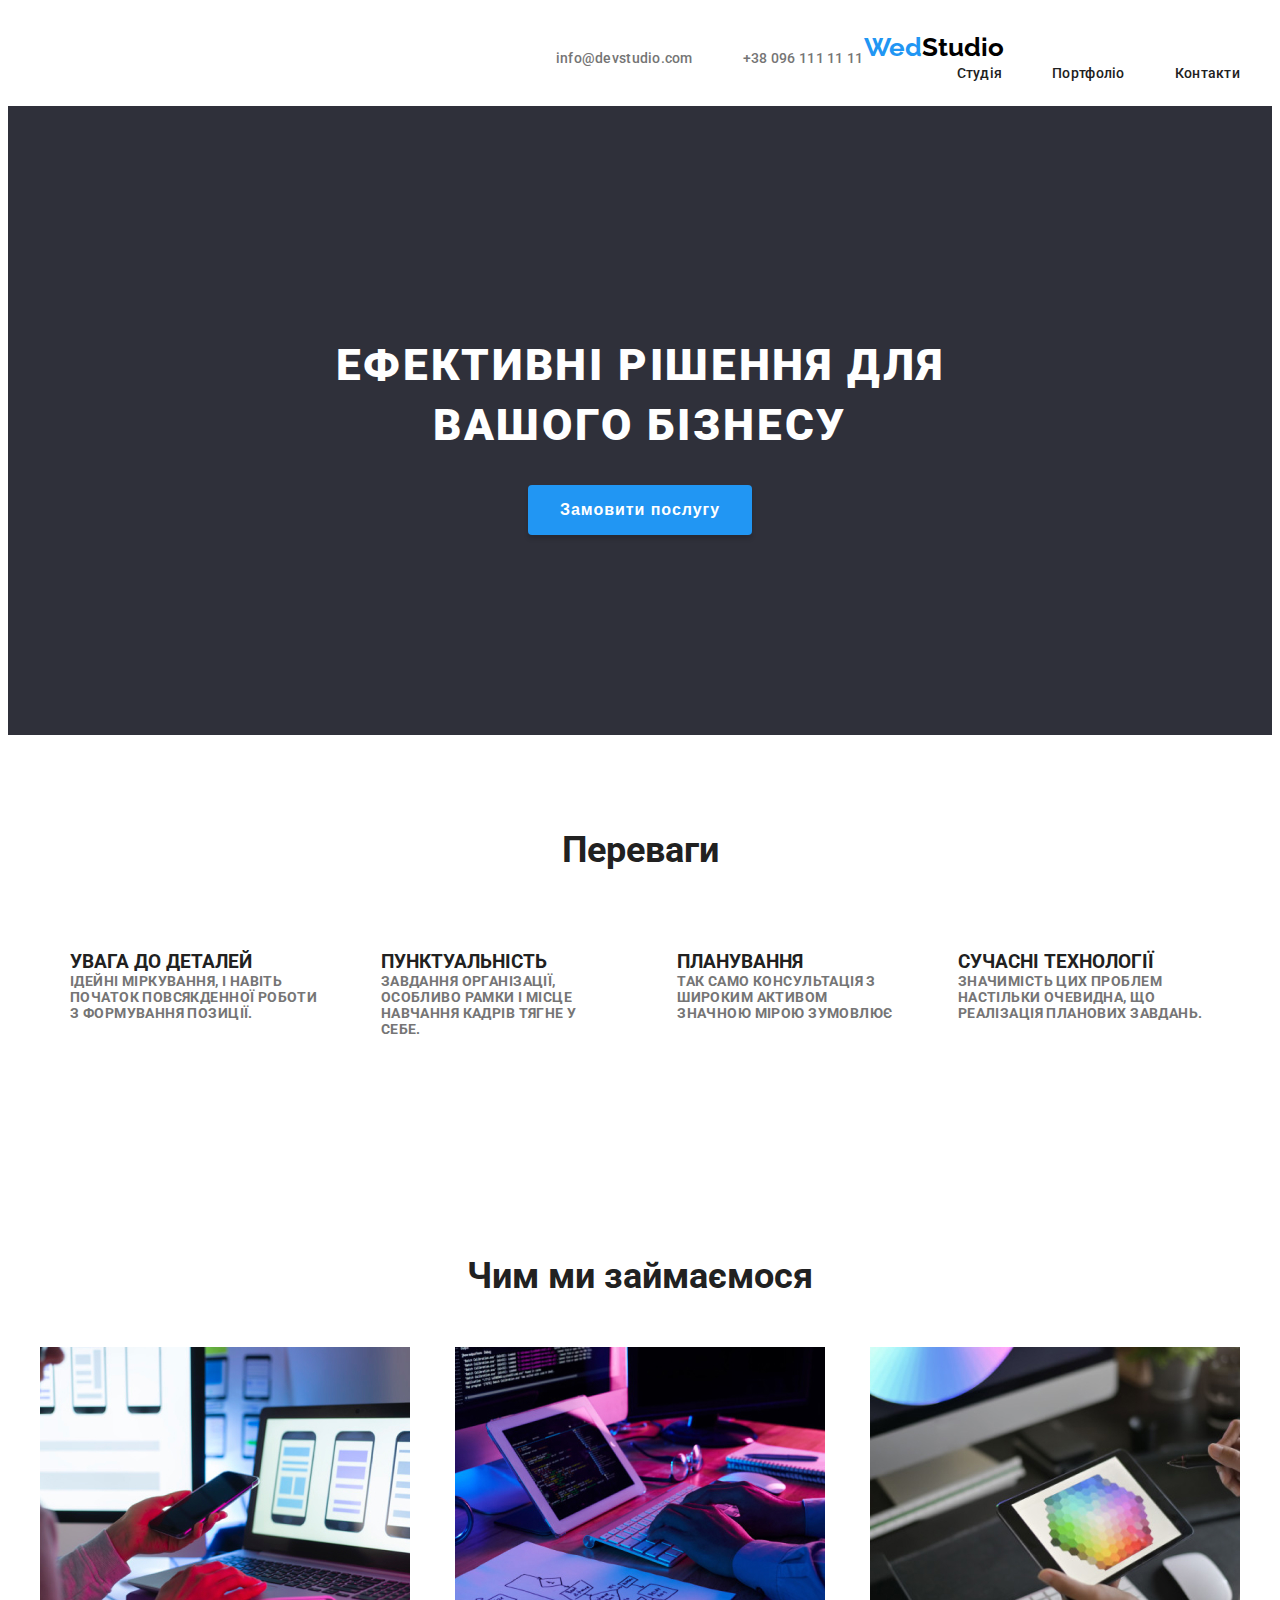
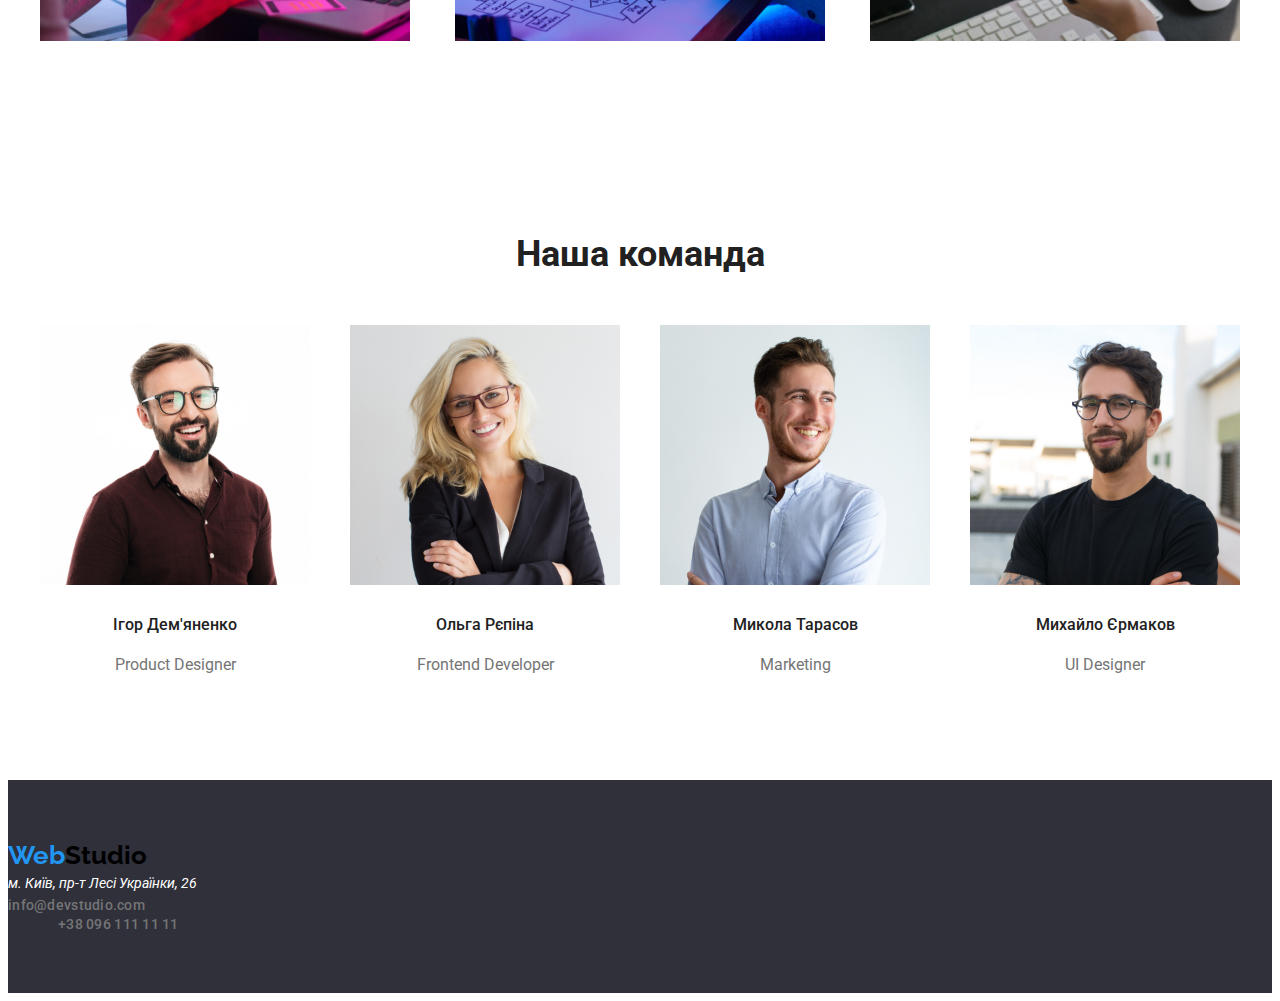
==== commit b733931b: "." ====
--- a/index.html
+++ b/index.html
@@ -23,7 +23,7 @@
     <header>
         <div class="container header">
             <nav>
-    <div class="nav"><!-- логотип -->
+   <!-- логотип -->
         <a href="./" class="logo">Wed<span>Studio</a>
         <!-- Навігація по сайту -->
         <ul class="nav-list">
@@ -92,7 +92,7 @@
         </div>
     </section>
     <!-- наша команда -->
-    <section class="section">
+    <section class="section our-team">
         <div class="container">      
         <h2 class="section-title">Наша команда</h2>    
              <ul class="team-list" > <li>
--- a/style.css
+++ b/style.css
@@ -223,6 +223,7 @@
   .section-footer .contacts-list{
     display: block;
   }
+  
   .footer{ background-color: var(--hero-background);}
   .footer .logo>span{color: var(--background-color);}
   
@@ -254,10 +255,8 @@
 }
 
 
-  .header nav{
-
-    display: flex;
-    justify-content: center;
+  .header {
+    display: flex;
     align-items: center;
   }
   .header.nav{
@@ -288,7 +287,9 @@
     padding: 0;
     margin: 0;
   }
-  
+  .section .our-team{
+    background-color: #F5F4FA;
+  }
   .container{
     
     width: 1200px;
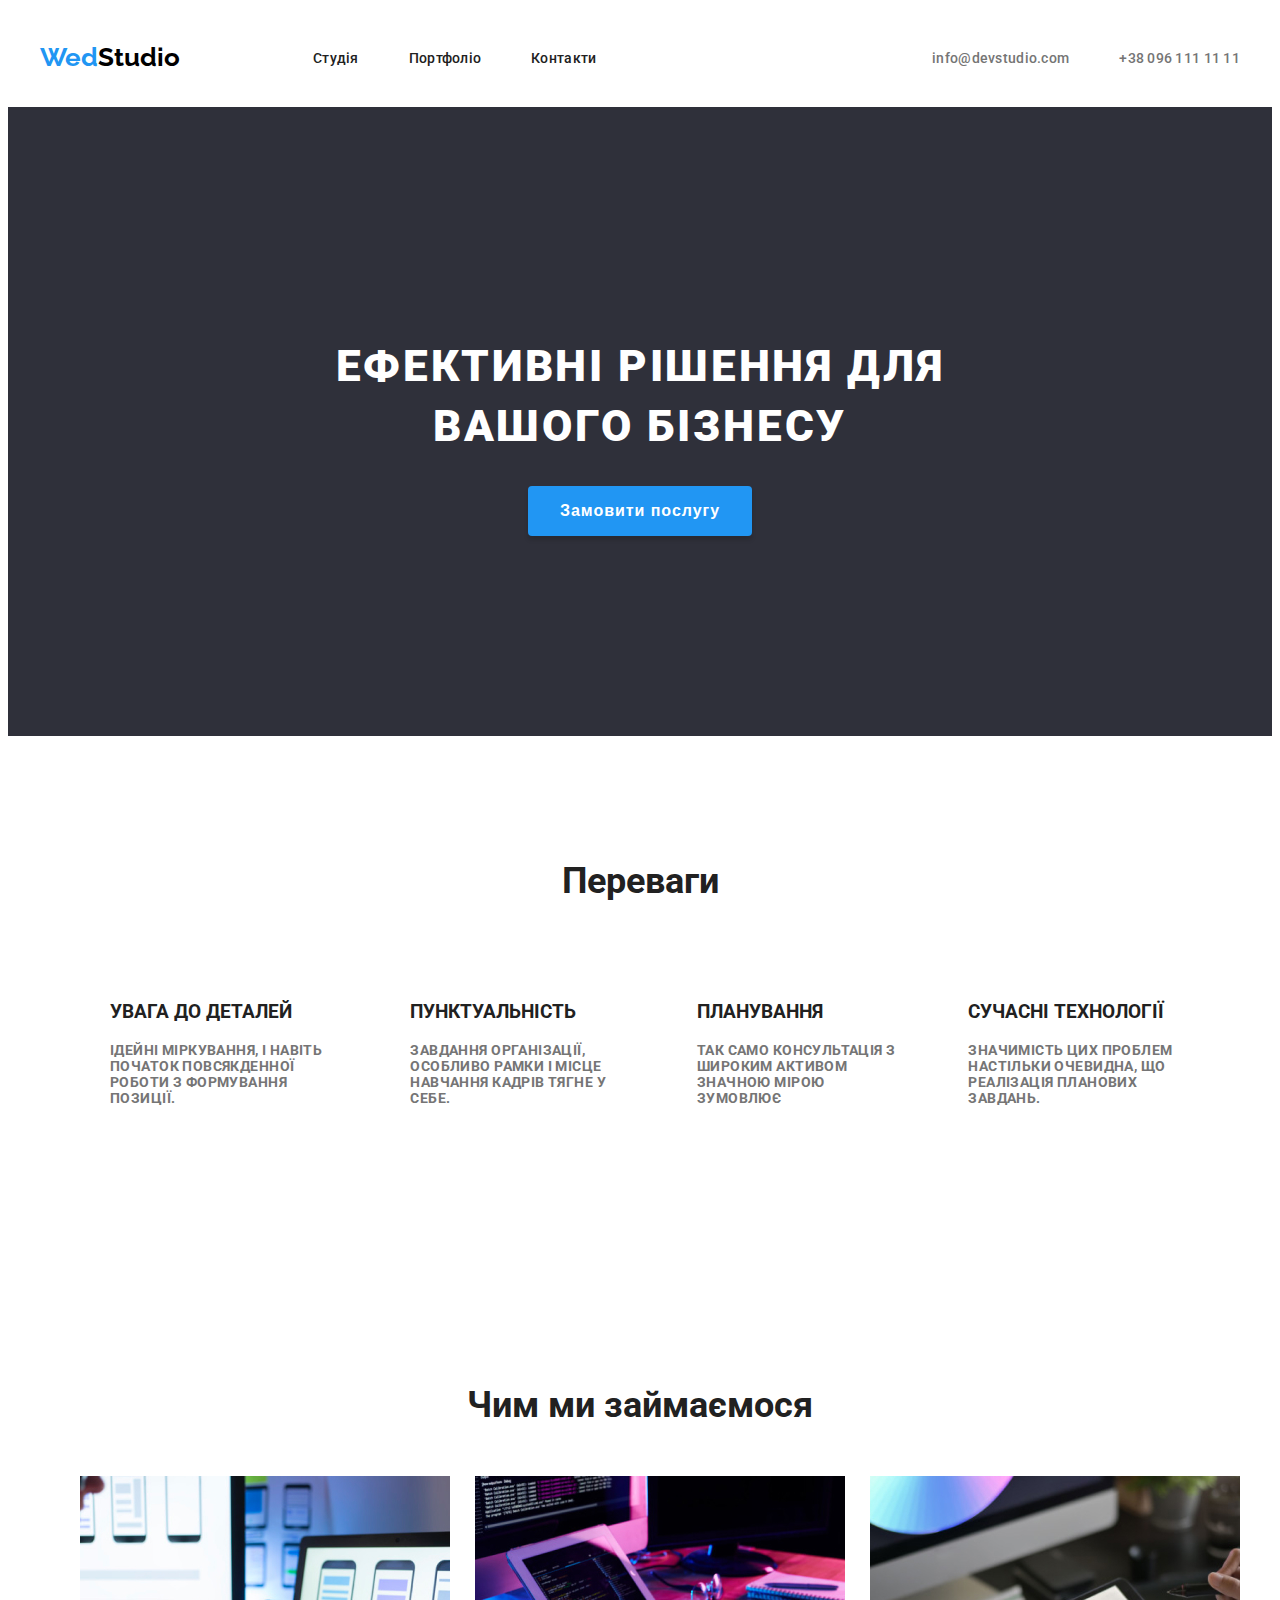
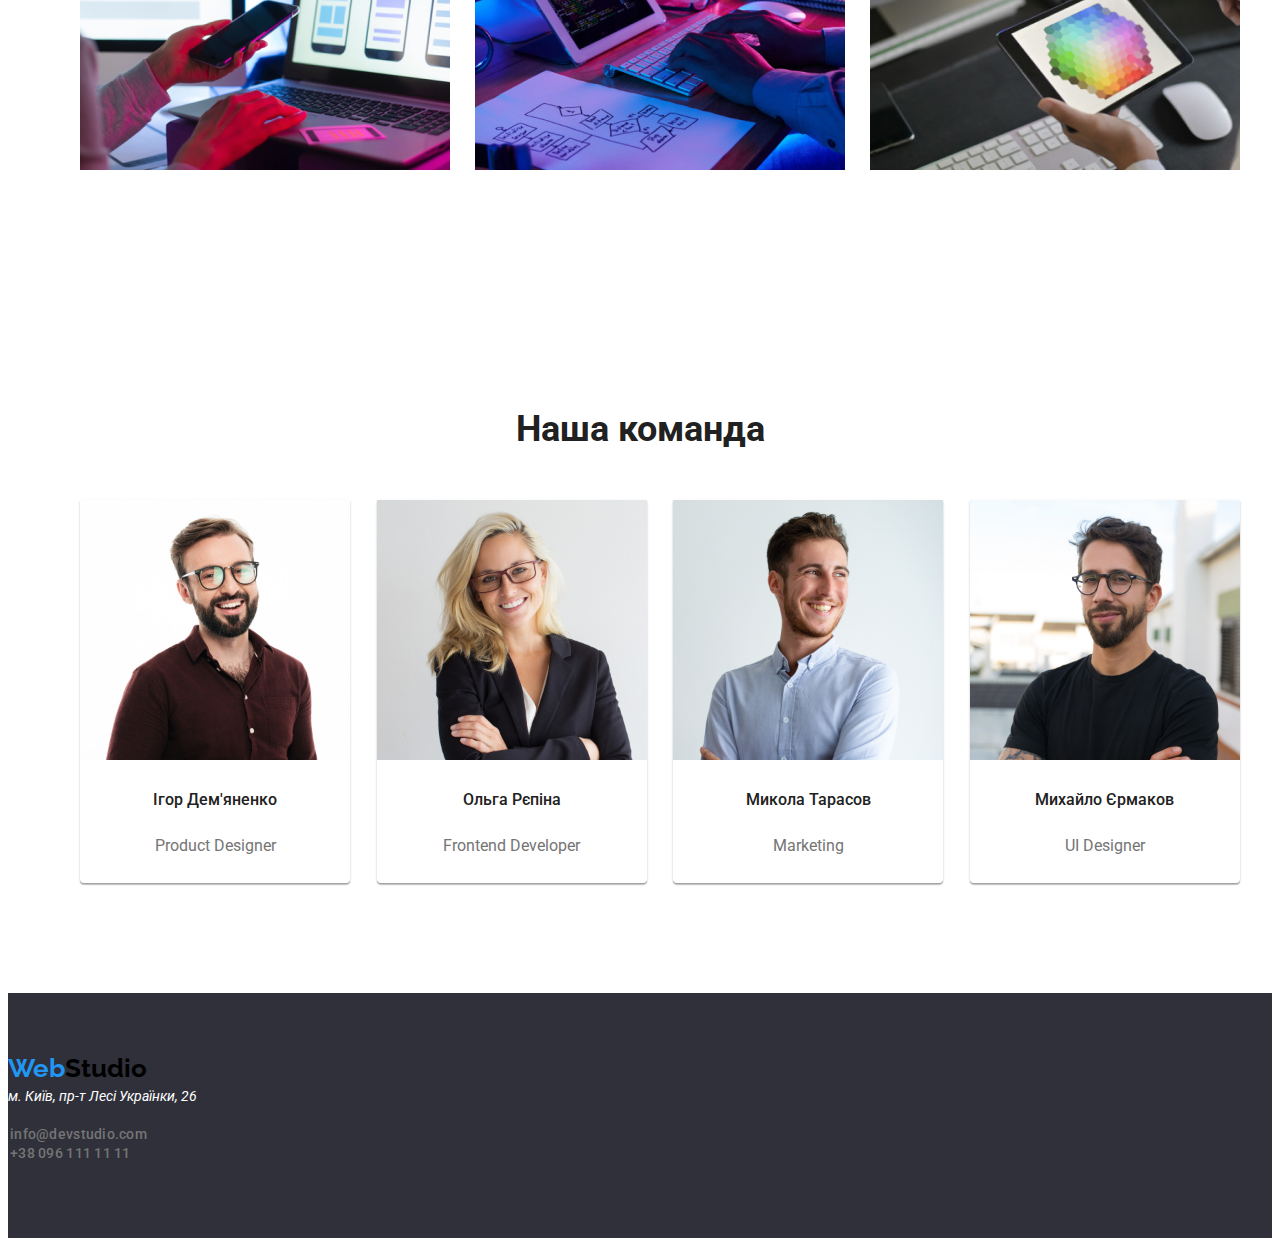
==== commit a75cc63d: "готово" ====
--- a/index.html
+++ b/index.html
@@ -95,7 +95,7 @@
     <section class="section our-team">
         <div class="container">      
         <h2 class="section-title">Наша команда</h2>    
-             <ul class="team-list" > <li>
+             <ul class="team-list" > <li class="border" >
             <img class="img" src="./w.s.images/4.jpg" alt="Учасник команди">
             <h3 class="name">Ігор Дем'яненко</h3>
             <p class="job">Product Designer</p>
@@ -123,10 +123,10 @@
          <a href="./" class="logo">Web<span>Studio</a></li>
          <address> м. Київ, пр-т Лесі Українки, 26</address></li>
         <ul class="contacts-list">
-            <li class="contacts-item">
+            <li class="contacts">
                 <a href="" class="contacts-link">info@devstudio.com</a>
             </li>
-            <li class="contacts-item">
+            <li class="contacts">
                 <a href="" class="contacts-link">+38 096 111 11 11</a>
             </li>
         </ul>
--- a/style.css
+++ b/style.css
@@ -222,6 +222,8 @@
   }
   .section-footer .contacts-list{
     display: block;
+    padding-left: 2px;
+    
   }
   
   .footer{ background-color: var(--hero-background);}
@@ -282,7 +284,7 @@
   p,
   h2,
   h3,
-  li{
+  {
     list-style: none;
     padding: 0;
     margin: 0;
@@ -292,17 +294,22 @@
   }
   .container{
     
-    width: 1200px;
-  margin-left: 15px;
-  margin-right: 15px;
+  width: 1200px;
   margin-left: auto;
   margin-right: auto;
-  flex-direction: row-reverse;
-  justify-content: center;
   }
   .img{
     width: 270px; ;
     display: flex;
     margin-bottom: 30px;
 
-  }+  }
+nav{
+display: flex;
+align-items: center;
+}
+.border{
+  background: #FFFFFF;
+box-shadow: 0px 1px 3px rgba(0, 0, 0, 0.12), 0px 1px 1px rgba(0, 0, 0, 0.14), 0px 2px 1px rgba(0, 0, 0, 0.2);
+border-radius: 0px 0px 4px 4px;
+}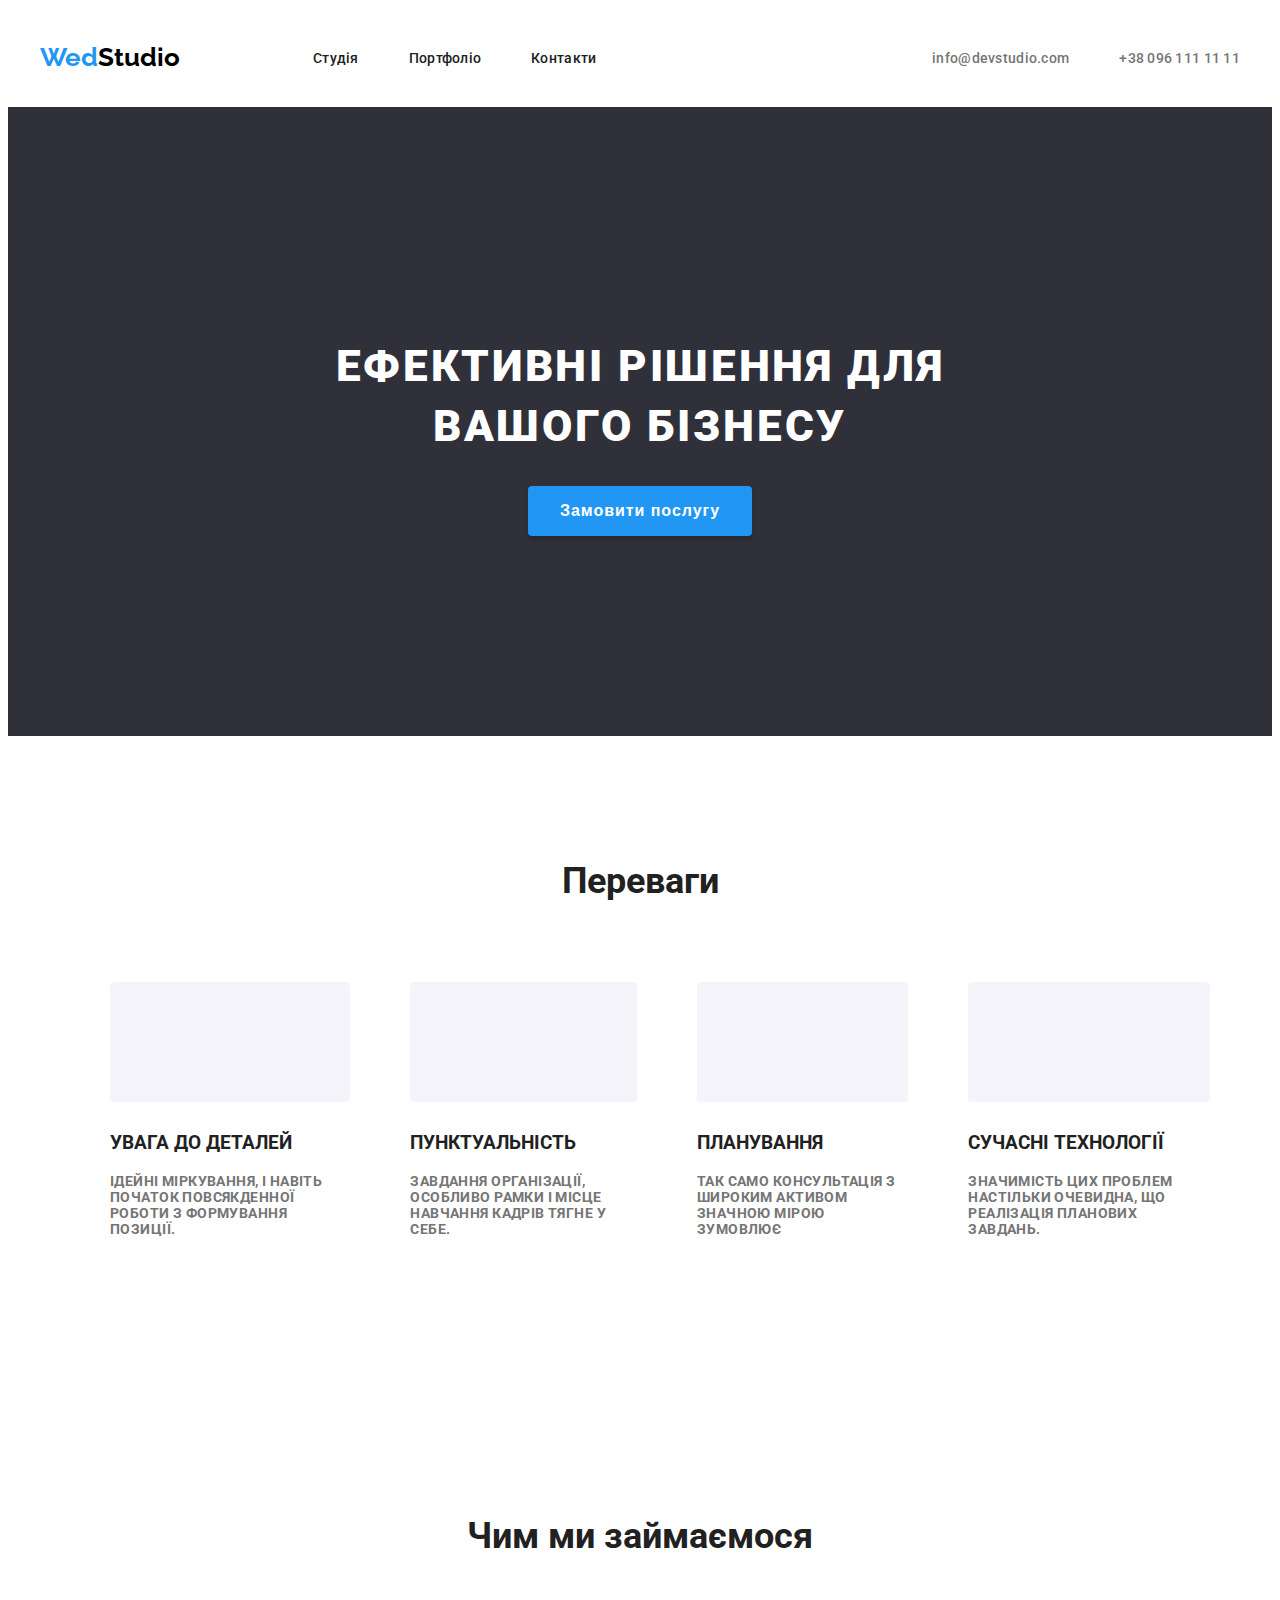
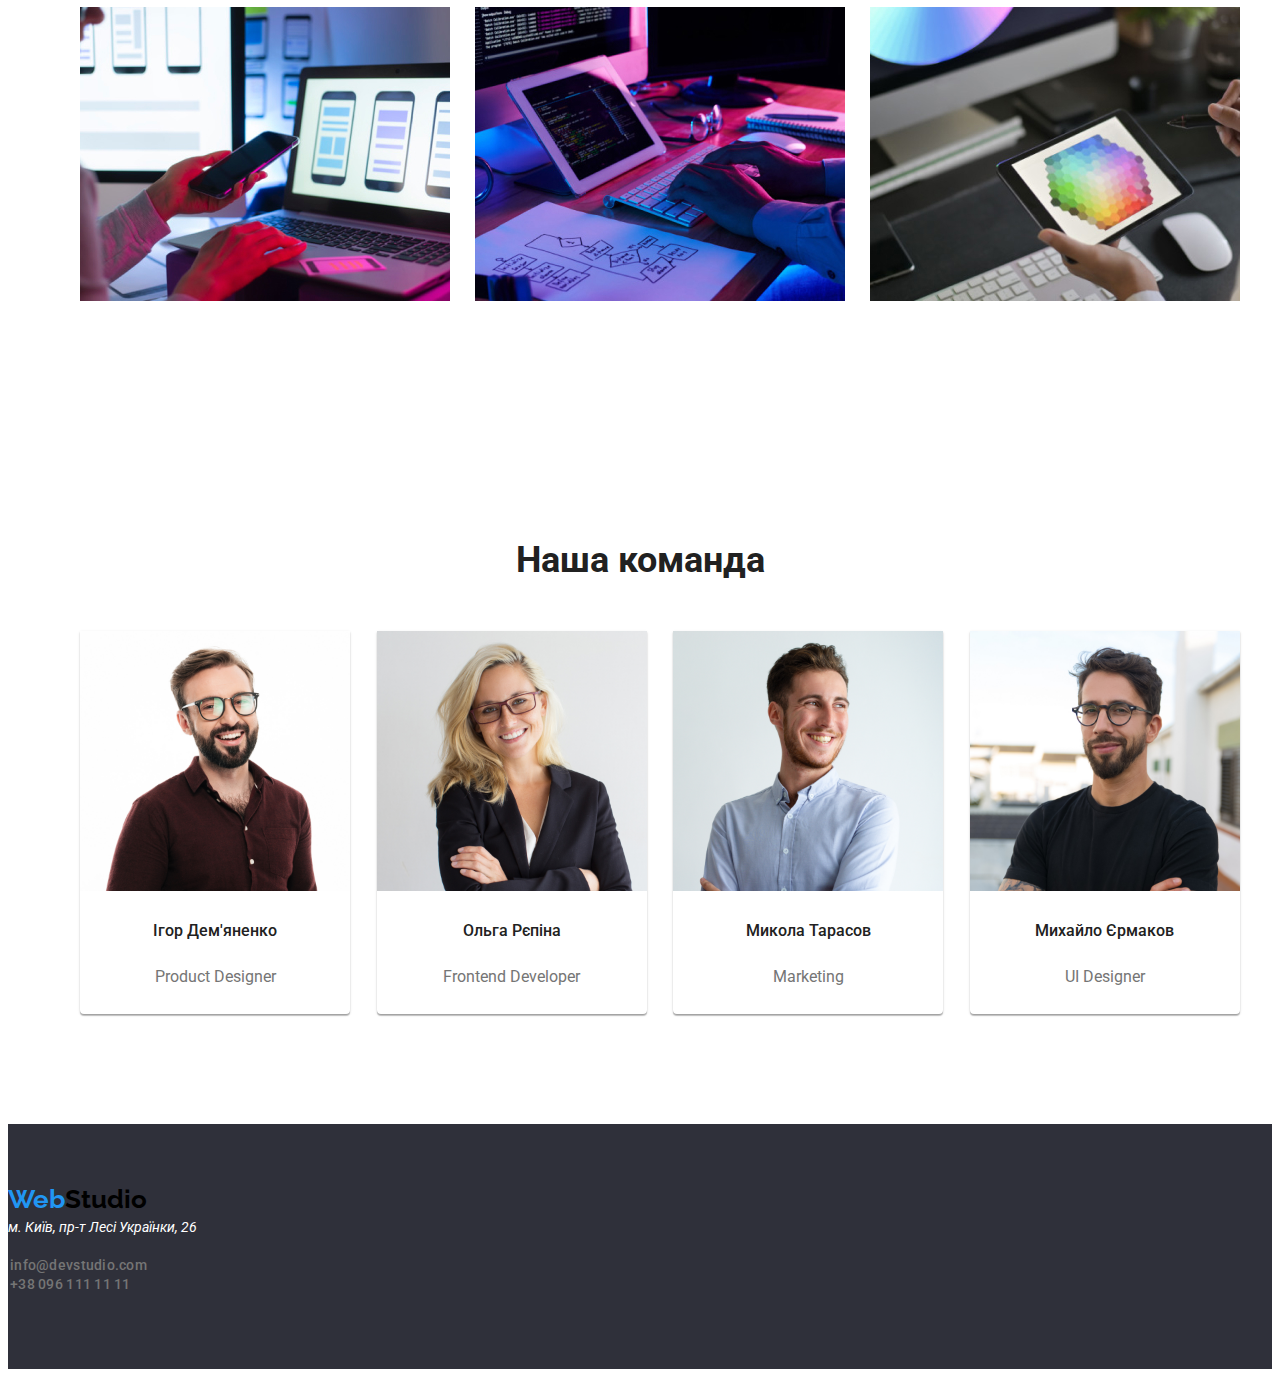
==== commit 48fa40d7: "готове дз" ====
--- a/index.html
+++ b/index.html
@@ -62,19 +62,19 @@
         <div class="container">
         <h2 class="section-title">Переваги</h2>
         <ul class="advantages">
-            <li class="item">
+            <li class=" item icon-arials">
                 <h3 class="advantages-title">УВАГА ДО ДЕТАЛЕЙ</h3>
                 <p class="text">Ідейні міркування, і навіть початок повсякденної роботи з формування позиції.</p>
             </li>
-            <li class="item">
+            <li class="item icon-clock">
                 <h3 class="advantages-title">ПУНКТУАЛЬНІСТЬ</h3>
                 <p class="text">Завдання організації, особливо рамки і місце навчання кадрів тягне у себе.</p>
             </li>
-            <li class="item">
+            <li class="item icon-diagram">
                 <h3 class="advantages-title">ПЛАНУВАННЯ</h3>
                 <p class="text">Так само консультація з широким активом значною мірою зумовлює</p>
             </li>
-            <li class="item">
+            <li class="item icon-astronaut">
                 <h3 class="advantages-title">СУЧАСНІ ТЕХНОЛОГІЇ</h3>
                 <p class="text">Значимість цих проблем настільки очевидна, що реалізація планових завдань.</p>
             </li>
--- a/style.css
+++ b/style.css
@@ -312,4 +312,14 @@
   background: #FFFFFF;
 box-shadow: 0px 1px 3px rgba(0, 0, 0, 0.12), 0px 1px 1px rgba(0, 0, 0, 0.14), 0px 2px 1px rgba(0, 0, 0, 0.2);
 border-radius: 0px 0px 4px 4px;
-}+}
+.item::before {
+content:"";
+display: block;
+height: 120px;
+background-color: #F5F4FA;
+border-radius: 4px;
+background-image: ; background-repeat: no-repeat;
+background-position: center;
+margin-bottom: 30px;}
+
